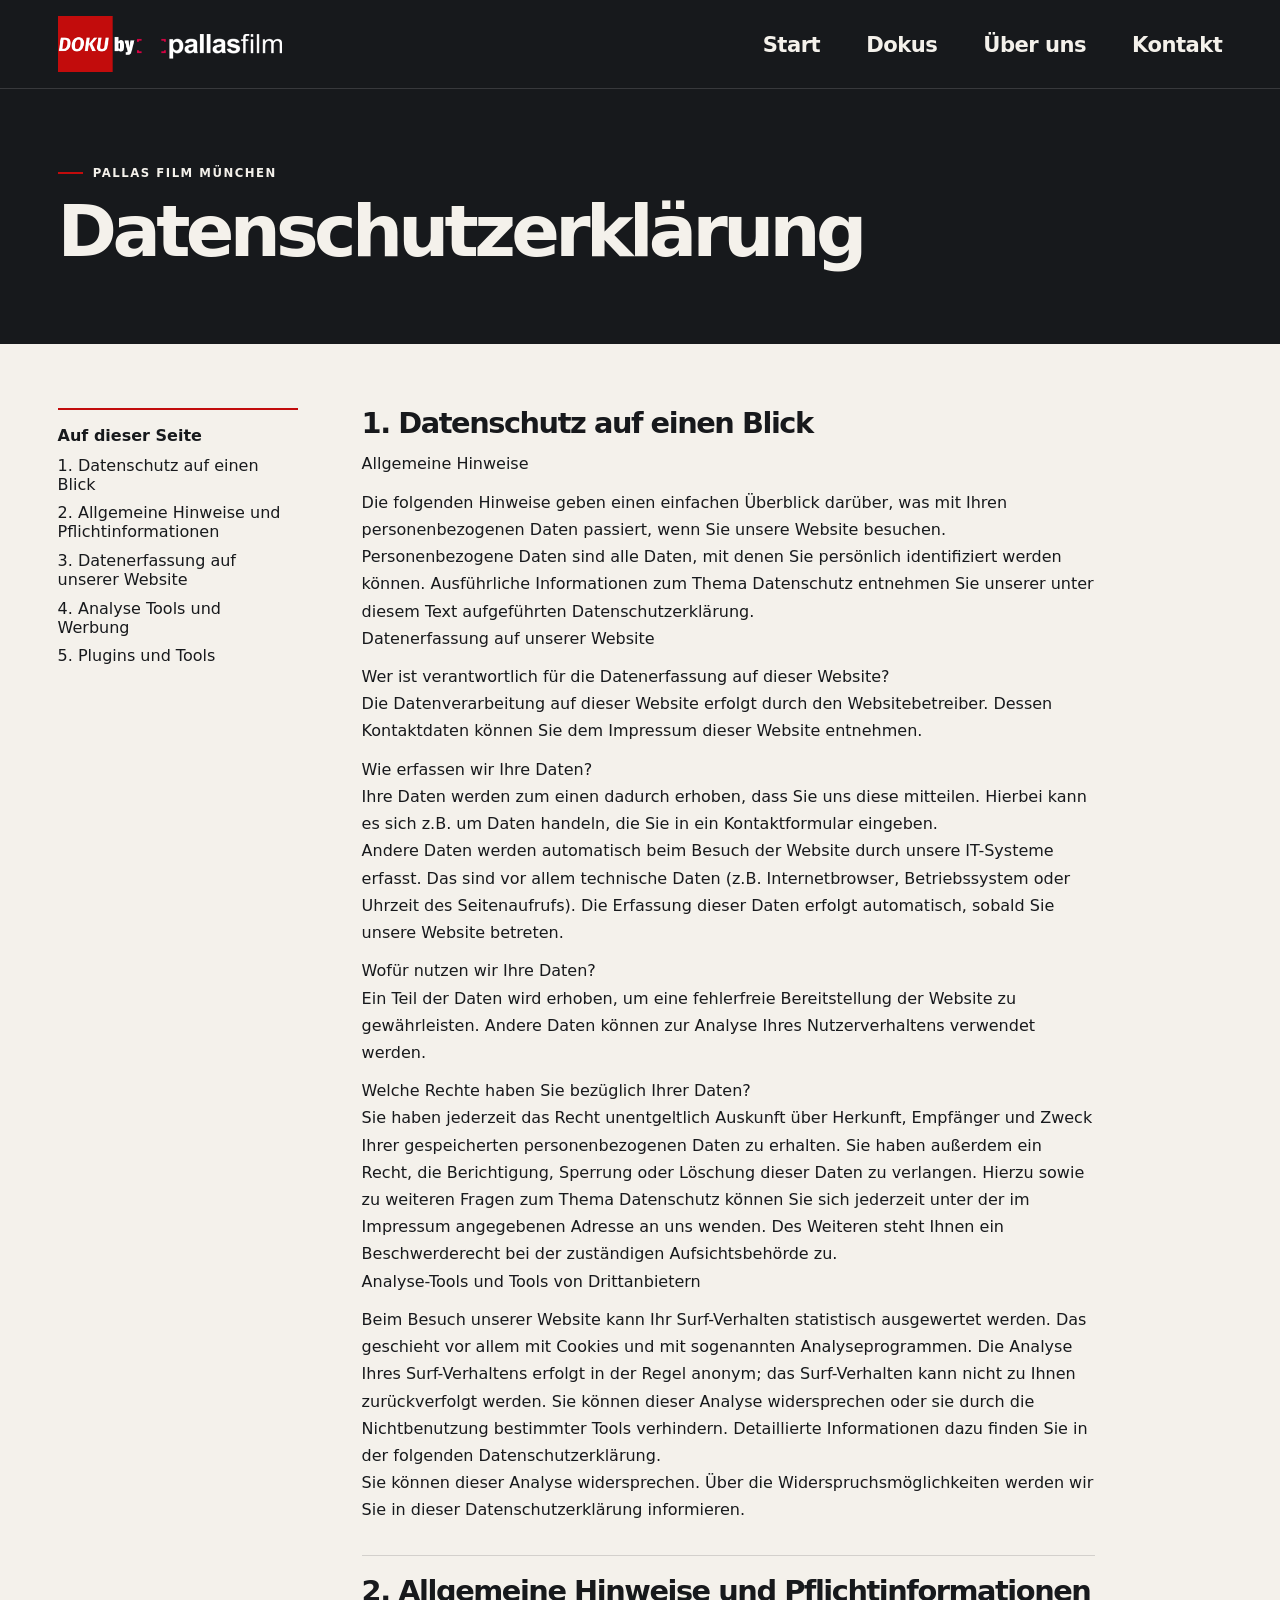
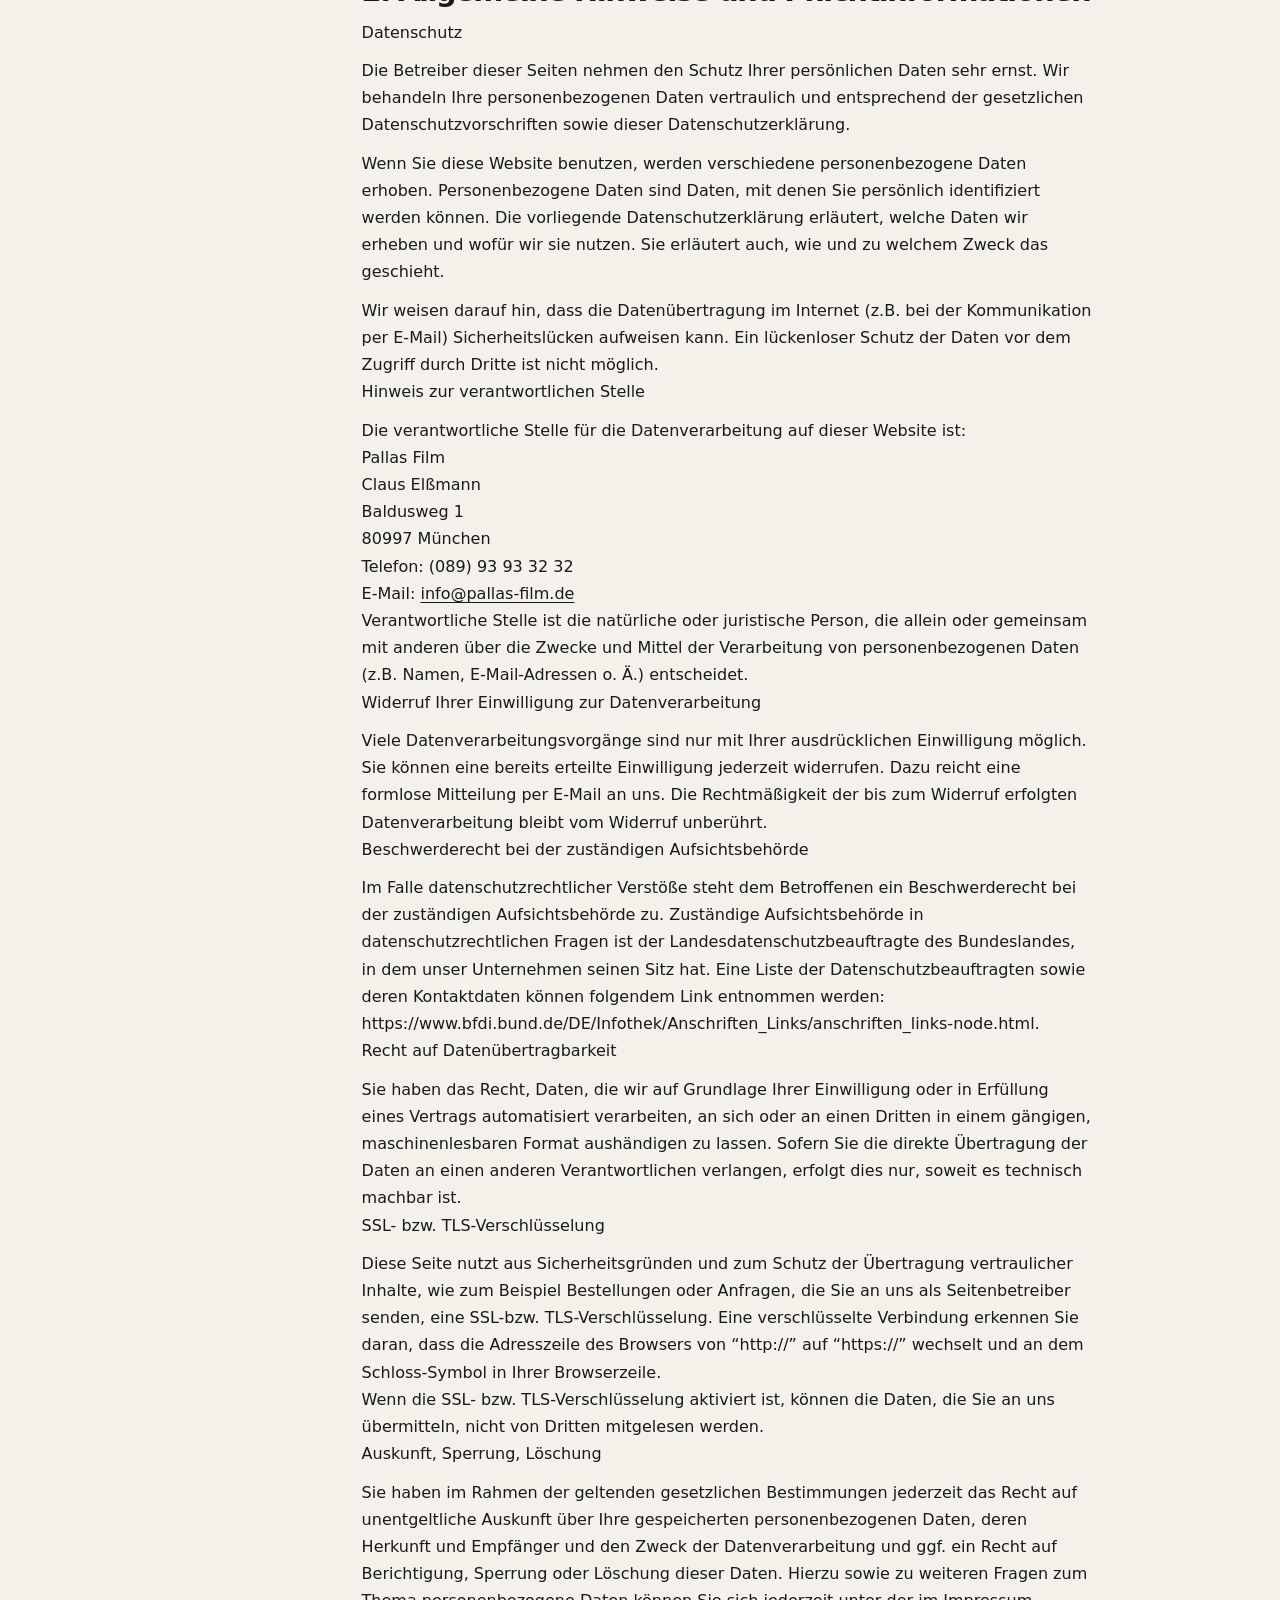
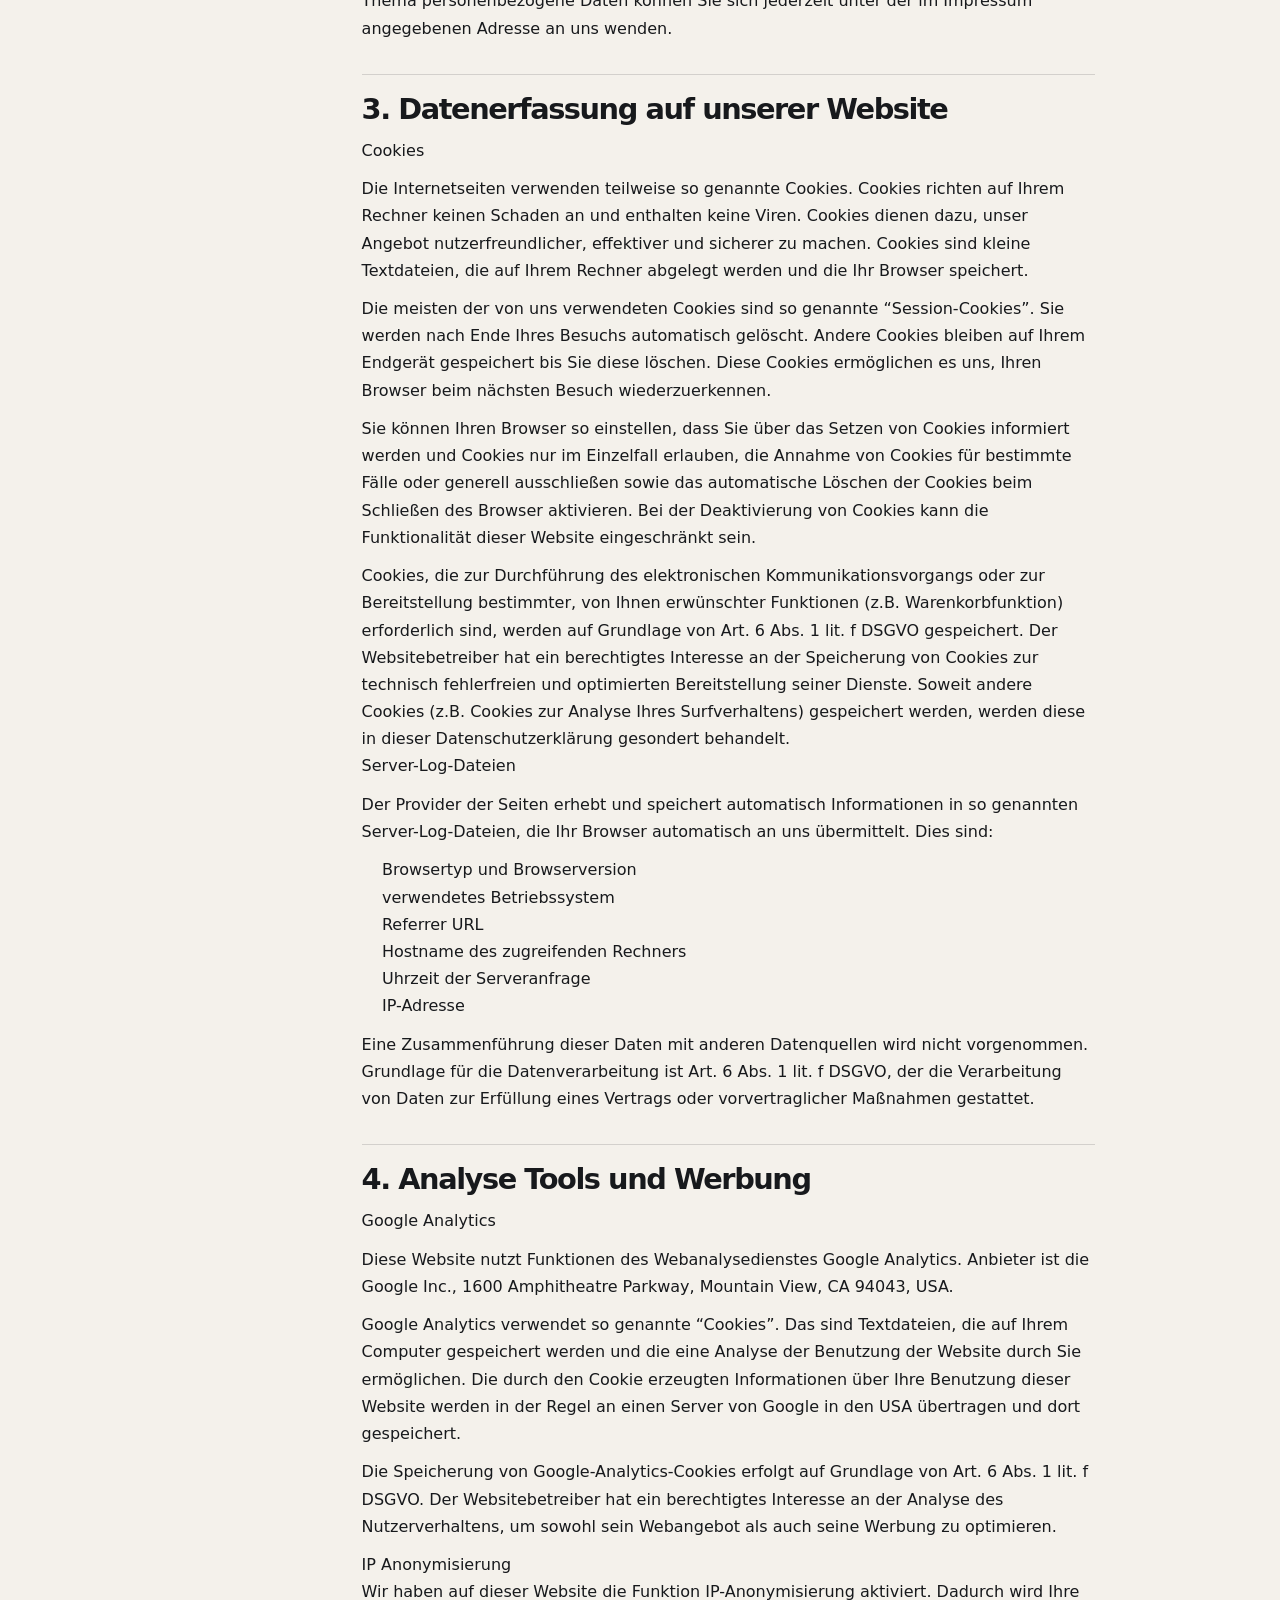
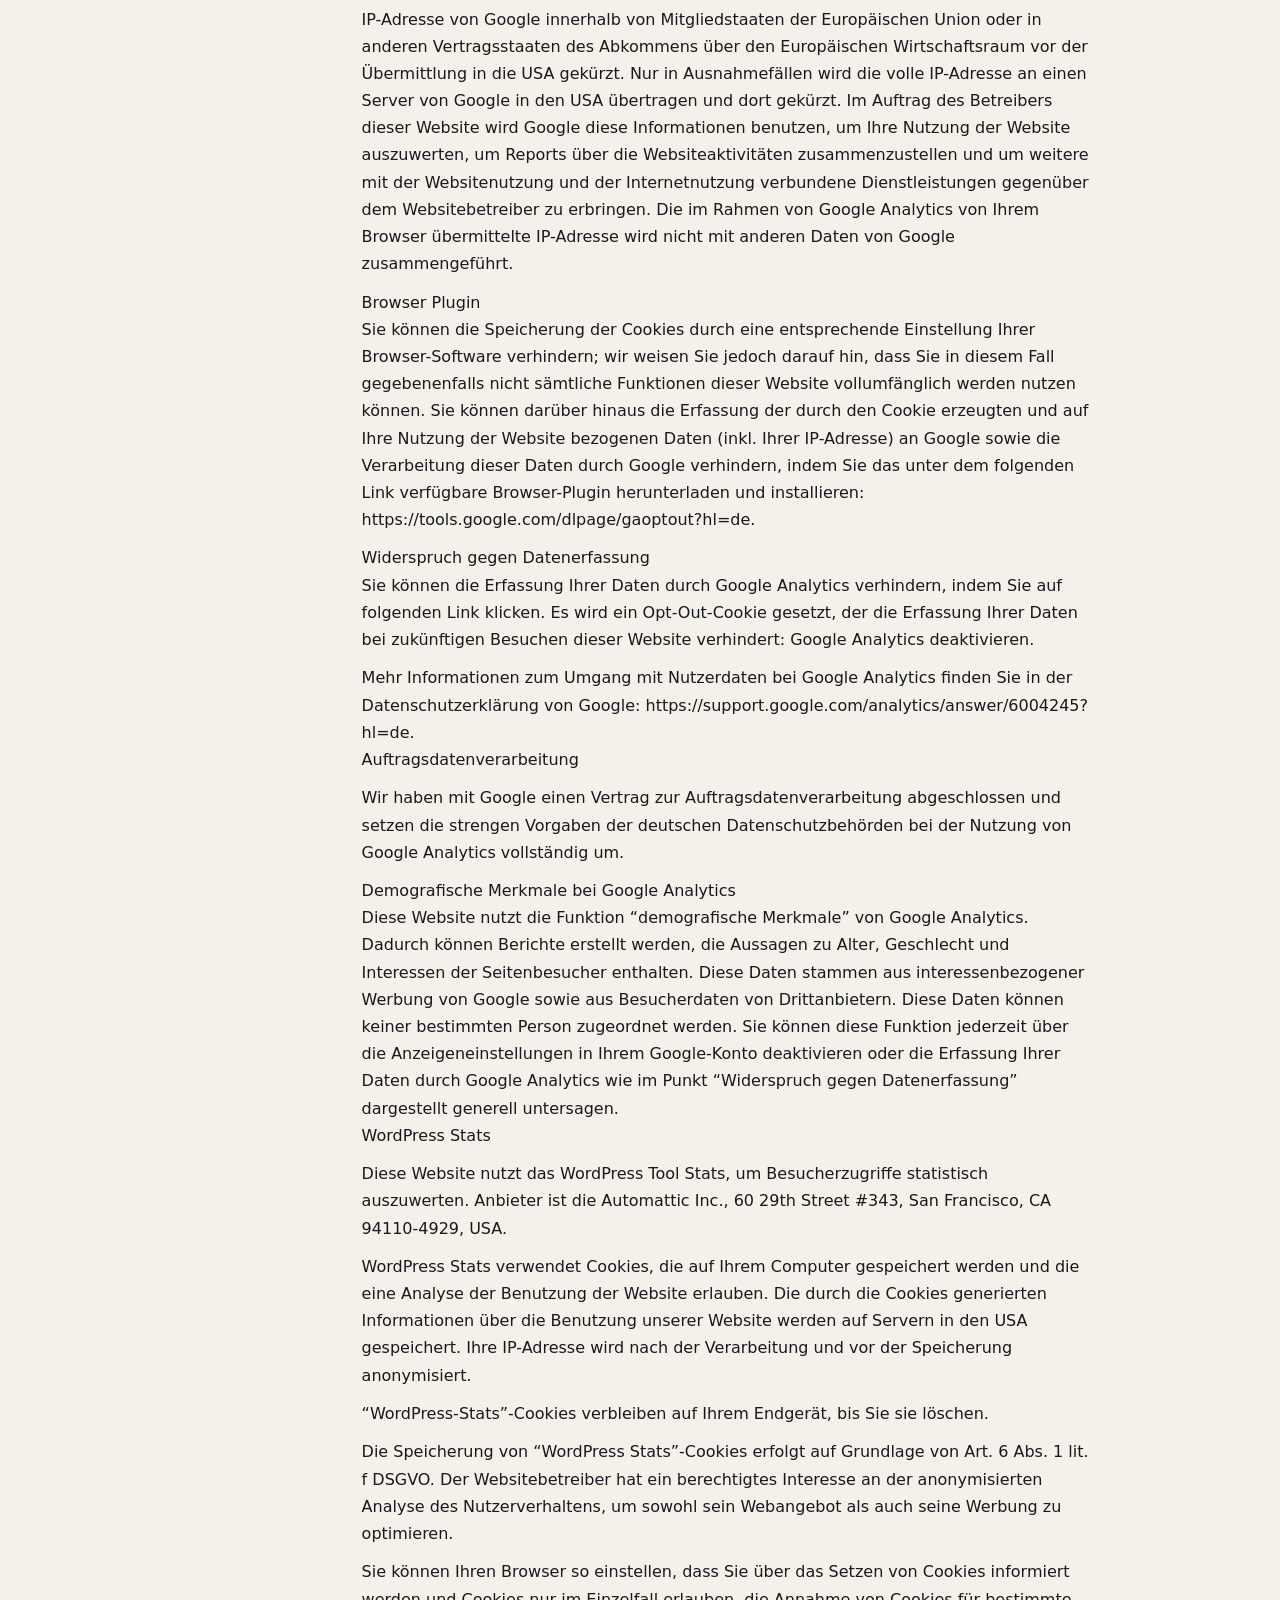
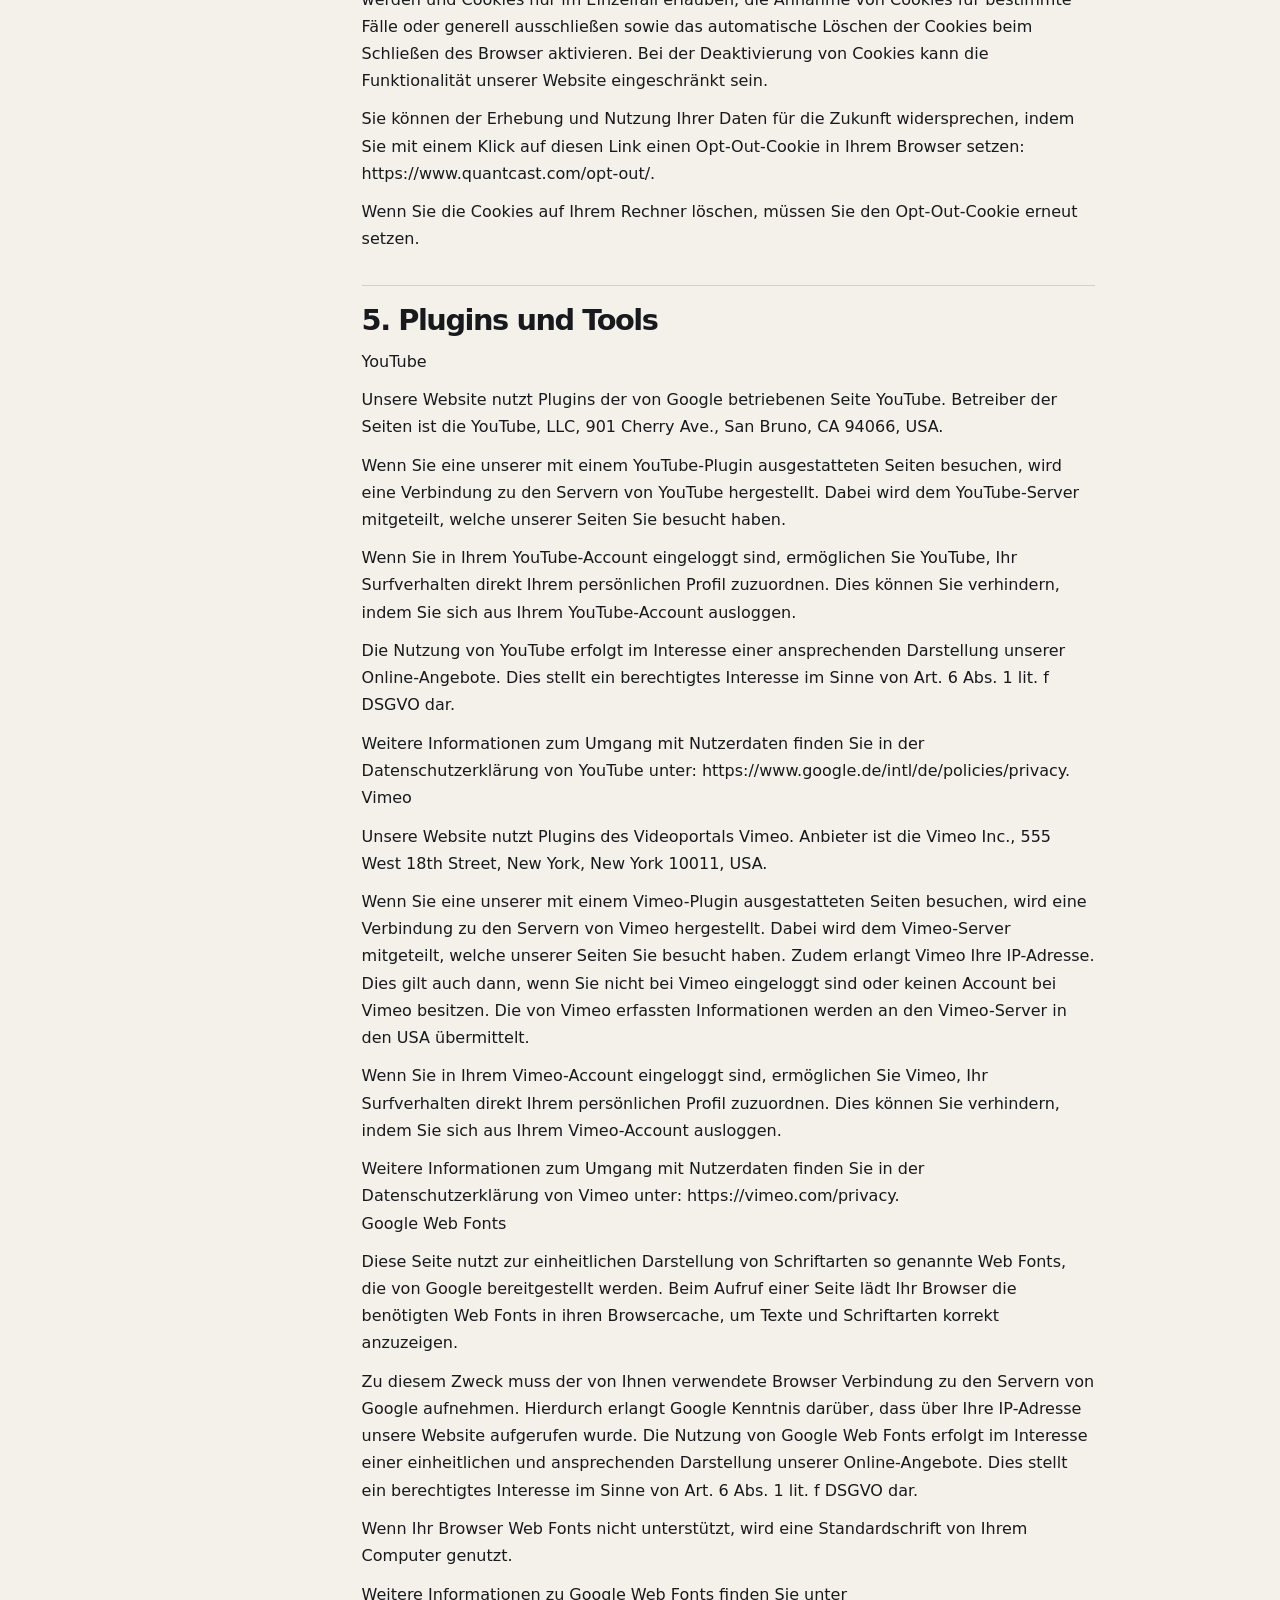
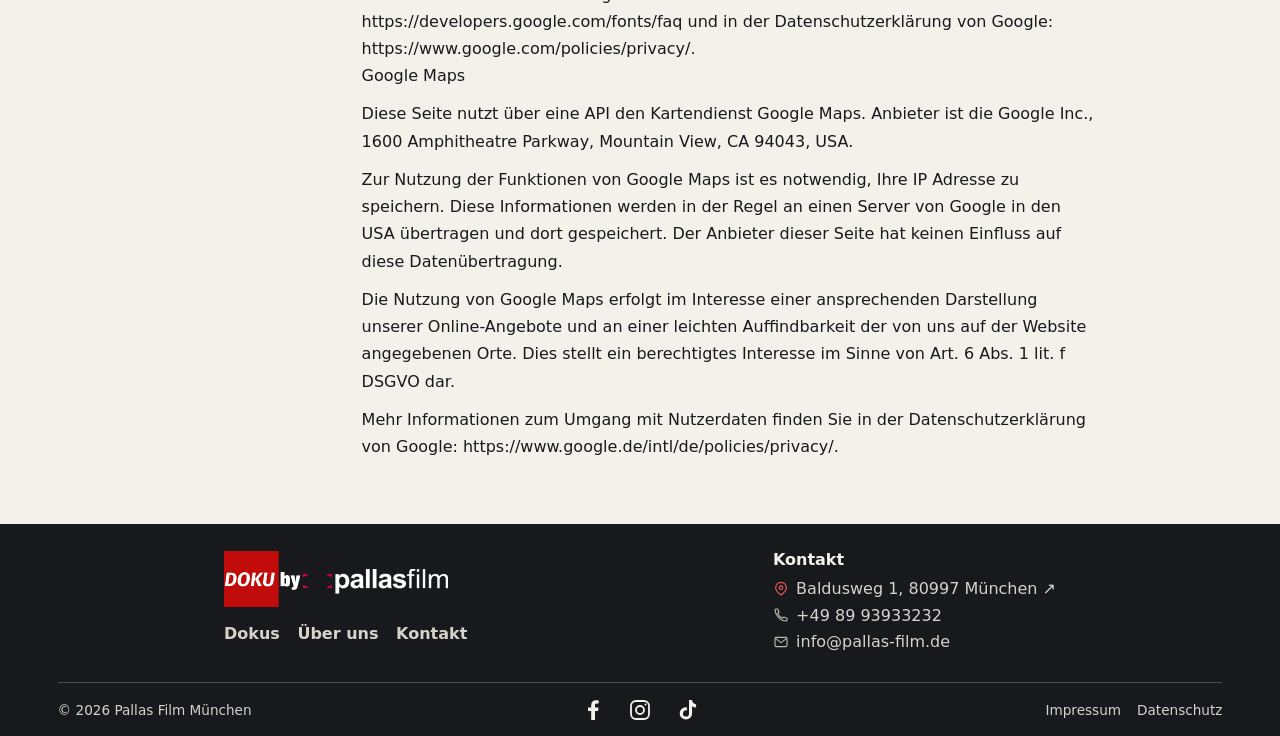
==== entwurf/datenschutz.html @ 7cd467cc "Publish Pallas Film design preview" ====
<!doctype html>
<html lang="de">
<head>
  <meta name="robots" content="noindex">
  <meta charset="utf-8">
  <meta name="viewport" content="width=device-width, initial-scale=1">
  <title>Datenschutzerklärung · Pallas Film München</title>
  <link rel="stylesheet" href="style.css">
</head>
<body class="legal-shell">
  <header class="site-header">
    <div class="wrap header-inner">
      <a class="brand" href="./" aria-label="Pallas Film – Startseite">
        <img src="../images/doku-by-pallas-linie206.png" alt="DOKU by pallasfilm" width="400" height="100">
      </a>
      <nav aria-label="Hauptnavigation">
        <a href="./">Start</a>
        <a href="dokus.html">Dokus</a>
        <a href="ueber-uns.html">Über uns</a>
        <a href="kontakt.html">Kontakt</a>
      </nav>
    </div>
  </header>
  <main class="legal-page">
    <header class="legal-heading">
      <div class="wrap">
        <p class="eyebrow"><span class="red-rule"></span> Pallas Film München</p>
        <h1>Datenschutzerklärung</h1>
      </div>
    </header>
    <div class="wrap legal-layout">
      <aside class="legal-index"><p>Auf dieser Seite</p><ul><li><a href="#abschnitt-1">1. Datenschutz auf einen Blick</a></li><li><a href="#abschnitt-2">2. Allgemeine Hinweise und Pflichtinformationen</a></li><li><a href="#abschnitt-3">3. Datenerfassung auf unserer Website</a></li><li><a href="#abschnitt-4">4. Analyse Tools und Werbung</a></li><li><a href="#abschnitt-5">5. Plugins und Tools</a></li></ul></aside>
      <article class="legal-copy">
<h2 id="abschnitt-1">1. Datenschutz auf einen Blick</h2><p>Allgemeine Hinweise</p>
<p>Die folgenden Hinweise geben einen einfachen Überblick darüber, was mit Ihren personenbezogenen Daten passiert, wenn Sie unsere Website besuchen. Personenbezogene Daten sind alle Daten, mit denen Sie persönlich identifiziert werden können. Ausführliche Informationen zum Thema Datenschutz entnehmen Sie unserer unter diesem Text aufgeführten Datenschutzerklärung.<br>Datenerfassung auf unserer Website</p>
<p>Wer ist verantwortlich für die Datenerfassung auf dieser Website?<br>Die Datenverarbeitung auf dieser Website erfolgt durch den Websitebetreiber. Dessen Kontaktdaten können Sie dem Impressum dieser Website entnehmen.</p>
<p>Wie erfassen wir Ihre Daten?<br>Ihre Daten werden zum einen dadurch erhoben, dass Sie uns diese mitteilen. Hierbei kann es sich z.B. um Daten handeln, die Sie in ein Kontaktformular eingeben.<br>Andere Daten werden automatisch beim Besuch der Website durch unsere IT-Systeme erfasst. Das sind vor allem technische Daten (z.B. Internetbrowser, Betriebssystem oder Uhrzeit des Seitenaufrufs). Die Erfassung dieser Daten erfolgt automatisch, sobald Sie unsere Website betreten.</p>
<p>Wofür nutzen wir Ihre Daten?<br>Ein Teil der Daten wird erhoben, um eine fehlerfreie Bereitstellung der Website zu gewährleisten. Andere Daten können zur Analyse Ihres Nutzerverhaltens verwendet werden.</p>
<p>Welche Rechte haben Sie bezüglich Ihrer Daten?<br>Sie haben jederzeit das Recht unentgeltlich Auskunft über Herkunft, Empfänger und Zweck Ihrer gespeicherten personenbezogenen Daten zu erhalten. Sie haben außerdem ein Recht, die Berichtigung, Sperrung oder Löschung dieser Daten zu verlangen. Hierzu sowie zu weiteren Fragen zum Thema Datenschutz können Sie sich jederzeit unter der im Impressum angegebenen Adresse an uns wenden. Des Weiteren steht Ihnen ein Beschwerderecht bei der zuständigen Aufsichtsbehörde zu.<br>Analyse-Tools und Tools von Drittanbietern</p>
<p>Beim Besuch unserer Website kann Ihr Surf-Verhalten statistisch ausgewertet werden. Das geschieht vor allem mit Cookies und mit sogenannten Analyseprogrammen. Die Analyse Ihres Surf-Verhaltens erfolgt in der Regel anonym; das Surf-Verhalten kann nicht zu Ihnen zurückverfolgt werden. Sie können dieser Analyse widersprechen oder sie durch die Nichtbenutzung bestimmter Tools verhindern. Detaillierte Informationen dazu finden Sie in der folgenden Datenschutzerklärung.<br>Sie können dieser Analyse widersprechen. Über die Widerspruchsmöglichkeiten werden wir Sie in dieser Datenschutzerklärung informieren.</p>
<h2 id="abschnitt-2">2. Allgemeine Hinweise und Pflichtinformationen</h2><p>Datenschutz</p>
<p>Die Betreiber dieser Seiten nehmen den Schutz Ihrer persönlichen Daten sehr ernst. Wir behandeln Ihre personenbezogenen Daten vertraulich und entsprechend der gesetzlichen Datenschutzvorschriften sowie dieser Datenschutzerklärung.</p>
<p>Wenn Sie diese Website benutzen, werden verschiedene personenbezogene Daten erhoben. Personenbezogene Daten sind Daten, mit denen Sie persönlich identifiziert werden können. Die vorliegende Datenschutzerklärung erläutert, welche Daten wir erheben und wofür wir sie nutzen. Sie erläutert auch, wie und zu welchem Zweck das geschieht.</p>
<p>Wir weisen darauf hin, dass die Datenübertragung im Internet (z.B. bei der Kommunikation per E-Mail) Sicherheitslücken aufweisen kann. Ein lückenloser Schutz der Daten vor dem Zugriff durch Dritte ist nicht möglich.<br>Hinweis zur verantwortlichen Stelle</p>
<p>Die verantwortliche Stelle für die Datenverarbeitung auf dieser Website ist:<br>Pallas Film<br>Claus Elßmann<br>Baldusweg 1<br>80997 München<br>Telefon: (089) 93 93 32 32<br>E-Mail: <a href="mailto:info@pallas-film.de">info@pallas-film.de</a><br>Verantwortliche Stelle ist die natürliche oder juristische Person, die allein oder gemeinsam mit anderen über die Zwecke und Mittel der Verarbeitung von personenbezogenen Daten (z.B. Namen, E-Mail-Adressen o. Ä.) entscheidet.<br>Widerruf Ihrer Einwilligung zur Datenverarbeitung</p>
<p>Viele Datenverarbeitungsvorgänge sind nur mit Ihrer ausdrücklichen Einwilligung möglich. Sie können eine bereits erteilte Einwilligung jederzeit widerrufen. Dazu reicht eine formlose Mitteilung per E-Mail an uns. Die Rechtmäßigkeit der bis zum Widerruf erfolgten Datenverarbeitung bleibt vom Widerruf unberührt.<br>Beschwerderecht bei der zuständigen Aufsichtsbehörde</p>
<p>Im Falle datenschutzrechtlicher Verstöße steht dem Betroffenen ein Beschwerderecht bei der zuständigen Aufsichtsbehörde zu. Zuständige Aufsichtsbehörde in datenschutzrechtlichen Fragen ist der Landesdatenschutzbeauftragte des Bundeslandes, in dem unser Unternehmen seinen Sitz hat. Eine Liste der Datenschutzbeauftragten sowie deren Kontaktdaten können folgendem Link entnommen werden: https://www.bfdi.bund.de/DE/Infothek/Anschriften_Links/anschriften_links-node.html.<br>Recht auf Datenübertragbarkeit</p>
<p>Sie haben das Recht, Daten, die wir auf Grundlage Ihrer Einwilligung oder in Erfüllung eines Vertrags automatisiert verarbeiten, an sich oder an einen Dritten in einem gängigen, maschinenlesbaren Format aushändigen zu lassen. Sofern Sie die direkte Übertragung der Daten an einen anderen Verantwortlichen verlangen, erfolgt dies nur, soweit es technisch machbar ist.<br>SSL- bzw. TLS-Verschlüsselung</p>
<p>Diese Seite nutzt aus Sicherheitsgründen und zum Schutz der Übertragung vertraulicher Inhalte, wie zum Beispiel Bestellungen oder Anfragen, die Sie an uns als Seitenbetreiber senden, eine SSL-bzw. TLS-Verschlüsselung. Eine verschlüsselte Verbindung erkennen Sie daran, dass die Adresszeile des Browsers von “http://” auf “https://” wechselt und an dem Schloss-Symbol in Ihrer Browserzeile.<br>Wenn die SSL- bzw. TLS-Verschlüsselung aktiviert ist, können die Daten, die Sie an uns übermitteln, nicht von Dritten mitgelesen werden.<br>Auskunft, Sperrung, Löschung</p>
<p>Sie haben im Rahmen der geltenden gesetzlichen Bestimmungen jederzeit das Recht auf unentgeltliche Auskunft über Ihre gespeicherten personenbezogenen Daten, deren Herkunft und Empfänger und den Zweck der Datenverarbeitung und ggf. ein Recht auf Berichtigung, Sperrung oder Löschung dieser Daten. Hierzu sowie zu weiteren Fragen zum Thema personenbezogene Daten können Sie sich jederzeit unter der im Impressum angegebenen Adresse an uns wenden.</p>
<h2 id="abschnitt-3">3. Datenerfassung auf unserer Website</h2><p>Cookies</p>
<p>Die Internetseiten verwenden teilweise so genannte Cookies. Cookies richten auf Ihrem Rechner keinen Schaden an und enthalten keine Viren. Cookies dienen dazu, unser Angebot nutzerfreundlicher, effektiver und sicherer zu machen. Cookies sind kleine Textdateien, die auf Ihrem Rechner abgelegt werden und die Ihr Browser speichert.</p>
<p>Die meisten der von uns verwendeten Cookies sind so genannte “Session-Cookies”. Sie werden nach Ende Ihres Besuchs automatisch gelöscht. Andere Cookies bleiben auf Ihrem Endgerät gespeichert bis Sie diese löschen. Diese Cookies ermöglichen es uns, Ihren Browser beim nächsten Besuch wiederzuerkennen.</p>
<p>Sie können Ihren Browser so einstellen, dass Sie über das Setzen von Cookies informiert werden und Cookies nur im Einzelfall erlauben, die Annahme von Cookies für bestimmte Fälle oder generell ausschließen sowie das automatische Löschen der Cookies beim Schließen des Browser aktivieren. Bei der Deaktivierung von Cookies kann die Funktionalität dieser Website eingeschränkt sein.</p>
<p>Cookies, die zur Durchführung des elektronischen Kommunikationsvorgangs oder zur Bereitstellung bestimmter, von Ihnen erwünschter Funktionen (z.B. Warenkorbfunktion) erforderlich sind, werden auf Grundlage von Art. 6 Abs. 1 lit. f DSGVO gespeichert. Der Websitebetreiber hat ein berechtigtes Interesse an der Speicherung von Cookies zur technisch fehlerfreien und optimierten Bereitstellung seiner Dienste. Soweit andere Cookies (z.B. Cookies zur Analyse Ihres Surfverhaltens) gespeichert werden, werden diese in dieser Datenschutzerklärung gesondert behandelt.<br>Server-Log-Dateien</p>
<p>Der Provider der Seiten erhebt und speichert automatisch Informationen in so genannten Server-Log-Dateien, die Ihr Browser automatisch an uns übermittelt. Dies sind:</p>
<p>    Browsertyp und Browserversion<br>    verwendetes Betriebssystem<br>    Referrer URL<br>    Hostname des zugreifenden Rechners<br>    Uhrzeit der Serveranfrage<br>    IP-Adresse</p>
<p>Eine Zusammenführung dieser Daten mit anderen Datenquellen wird nicht vorgenommen.<br>Grundlage für die Datenverarbeitung ist Art. 6 Abs. 1 lit. f DSGVO, der die Verarbeitung von Daten zur Erfüllung eines Vertrags oder vorvertraglicher Maßnahmen gestattet.</p>
<h2 id="abschnitt-4">4. Analyse Tools und Werbung</h2><p>Google Analytics</p>
<p>Diese Website nutzt Funktionen des Webanalysedienstes Google Analytics. Anbieter ist die Google Inc., 1600 Amphitheatre Parkway, Mountain View, CA 94043, USA.</p>
<p>Google Analytics verwendet so genannte “Cookies”. Das sind Textdateien, die auf Ihrem Computer gespeichert werden und die eine Analyse der Benutzung der Website durch Sie ermöglichen. Die durch den Cookie erzeugten Informationen über Ihre Benutzung dieser Website werden in der Regel an einen Server von Google in den USA übertragen und dort gespeichert.</p>
<p>Die Speicherung von Google-Analytics-Cookies erfolgt auf Grundlage von Art. 6 Abs. 1 lit. f DSGVO. Der Websitebetreiber hat ein berechtigtes Interesse an der Analyse des Nutzerverhaltens, um sowohl sein Webangebot als auch seine Werbung zu optimieren.</p>
<p>IP Anonymisierung<br>Wir haben auf dieser Website die Funktion IP-Anonymisierung aktiviert. Dadurch wird Ihre IP-Adresse von Google innerhalb von Mitgliedstaaten der Europäischen Union oder in anderen Vertragsstaaten des Abkommens über den Europäischen Wirtschaftsraum vor der Übermittlung in die USA gekürzt. Nur in Ausnahmefällen wird die volle IP-Adresse an einen Server von Google in den USA übertragen und dort gekürzt. Im Auftrag des Betreibers dieser Website wird Google diese Informationen benutzen, um Ihre Nutzung der Website auszuwerten, um Reports über die Websiteaktivitäten zusammenzustellen und um weitere mit der Websitenutzung und der Internetnutzung verbundene Dienstleistungen gegenüber dem Websitebetreiber zu erbringen. Die im Rahmen von Google Analytics von Ihrem Browser übermittelte IP-Adresse wird nicht mit anderen Daten von Google zusammengeführt.</p>
<p>Browser Plugin<br>Sie können die Speicherung der Cookies durch eine entsprechende Einstellung Ihrer Browser-Software verhindern; wir weisen Sie jedoch darauf hin, dass Sie in diesem Fall gegebenenfalls nicht sämtliche Funktionen dieser Website vollumfänglich werden nutzen können. Sie können darüber hinaus die Erfassung der durch den Cookie erzeugten und auf Ihre Nutzung der Website bezogenen Daten (inkl. Ihrer IP-Adresse) an Google sowie die Verarbeitung dieser Daten durch Google verhindern, indem Sie das unter dem folgenden Link verfügbare Browser-Plugin herunterladen und installieren: https://tools.google.com/dlpage/gaoptout?hl=de.</p>
<p>Widerspruch gegen Datenerfassung<br>Sie können die Erfassung Ihrer Daten durch Google Analytics verhindern, indem Sie auf folgenden Link klicken. Es wird ein Opt-Out-Cookie gesetzt, der die Erfassung Ihrer Daten bei zukünftigen Besuchen dieser Website verhindert: Google Analytics deaktivieren.</p>
<p>Mehr Informationen zum Umgang mit Nutzerdaten bei Google Analytics finden Sie in der Datenschutzerklärung von Google: https://support.google.com/analytics/answer/6004245?hl=de.<br>Auftragsdatenverarbeitung</p>
<p>Wir haben mit Google einen Vertrag zur Auftragsdatenverarbeitung abgeschlossen und setzen die strengen Vorgaben der deutschen Datenschutzbehörden bei der Nutzung von Google Analytics vollständig um.</p>
<p>Demografische Merkmale bei Google Analytics<br>Diese Website nutzt die Funktion “demografische Merkmale” von Google Analytics. Dadurch können Berichte erstellt werden, die Aussagen zu Alter, Geschlecht und Interessen der Seitenbesucher enthalten. Diese Daten stammen aus interessenbezogener Werbung von Google sowie aus Besucherdaten von Drittanbietern. Diese Daten können keiner bestimmten Person zugeordnet werden. Sie können diese Funktion jederzeit über die Anzeigeneinstellungen in Ihrem Google-Konto deaktivieren oder die Erfassung Ihrer Daten durch Google Analytics wie im Punkt “Widerspruch gegen Datenerfassung” dargestellt generell untersagen.<br>WordPress Stats</p>
<p>Diese Website nutzt das WordPress Tool Stats, um Besucherzugriffe statistisch auszuwerten. Anbieter ist die Automattic Inc., 60 29th Street #343, San Francisco, CA 94110-4929, USA.</p>
<p>WordPress Stats verwendet Cookies, die auf Ihrem Computer gespeichert werden und die eine Analyse der Benutzung der Website erlauben. Die durch die Cookies generierten Informationen über die Benutzung unserer Website werden auf Servern in den USA gespeichert. Ihre IP-Adresse wird nach der Verarbeitung und vor der Speicherung anonymisiert.</p>
<p>“WordPress-Stats”-Cookies verbleiben auf Ihrem Endgerät, bis Sie sie löschen.</p>
<p>Die Speicherung von “WordPress Stats”-Cookies erfolgt auf Grundlage von Art. 6 Abs. 1 lit. f DSGVO. Der Websitebetreiber hat ein berechtigtes Interesse an der anonymisierten Analyse des Nutzerverhaltens, um sowohl sein Webangebot als auch seine Werbung zu optimieren.</p>
<p>Sie können Ihren Browser so einstellen, dass Sie über das Setzen von Cookies informiert werden und Cookies nur im Einzelfall erlauben, die Annahme von Cookies für bestimmte Fälle oder generell ausschließen sowie das automatische Löschen der Cookies beim Schließen des Browser aktivieren. Bei der Deaktivierung von Cookies kann die Funktionalität unserer Website eingeschränkt sein.</p>
<p>Sie können der Erhebung und Nutzung Ihrer Daten für die Zukunft widersprechen, indem Sie mit einem Klick auf diesen Link einen Opt-Out-Cookie in Ihrem Browser setzen: https://www.quantcast.com/opt-out/.</p>
<p>Wenn Sie die Cookies auf Ihrem Rechner löschen, müssen Sie den Opt-Out-Cookie erneut setzen.</p>
<h2 id="abschnitt-5">5. Plugins und Tools</h2><p>YouTube</p>
<p>Unsere Website nutzt Plugins der von Google betriebenen Seite YouTube. Betreiber der Seiten ist die YouTube, LLC, 901 Cherry Ave., San Bruno, CA 94066, USA.</p>
<p>Wenn Sie eine unserer mit einem YouTube-Plugin ausgestatteten Seiten besuchen, wird eine Verbindung zu den Servern von YouTube hergestellt. Dabei wird dem YouTube-Server mitgeteilt, welche unserer Seiten Sie besucht haben.</p>
<p>Wenn Sie in Ihrem YouTube-Account eingeloggt sind, ermöglichen Sie YouTube, Ihr Surfverhalten direkt Ihrem persönlichen Profil zuzuordnen. Dies können Sie verhindern, indem Sie sich aus Ihrem YouTube-Account ausloggen.</p>
<p>Die Nutzung von YouTube erfolgt im Interesse einer ansprechenden Darstellung unserer Online-Angebote. Dies stellt ein berechtigtes Interesse im Sinne von Art. 6 Abs. 1 lit. f DSGVO dar.</p>
<p>Weitere Informationen zum Umgang mit Nutzerdaten finden Sie in der Datenschutzerklärung von YouTube unter: https://www.google.de/intl/de/policies/privacy.<br>Vimeo</p>
<p>Unsere Website nutzt Plugins des Videoportals Vimeo. Anbieter ist die Vimeo Inc., 555 West 18th Street, New York, New York 10011, USA.</p>
<p>Wenn Sie eine unserer mit einem Vimeo-Plugin ausgestatteten Seiten besuchen, wird eine Verbindung zu den Servern von Vimeo hergestellt. Dabei wird dem Vimeo-Server mitgeteilt, welche unserer Seiten Sie besucht haben. Zudem erlangt Vimeo Ihre IP-Adresse. Dies gilt auch dann, wenn Sie nicht bei Vimeo eingeloggt sind oder keinen Account bei Vimeo besitzen. Die von Vimeo erfassten Informationen werden an den Vimeo-Server in den USA übermittelt.</p>
<p>Wenn Sie in Ihrem Vimeo-Account eingeloggt sind, ermöglichen Sie Vimeo, Ihr Surfverhalten direkt Ihrem persönlichen Profil zuzuordnen. Dies können Sie verhindern, indem Sie sich aus Ihrem Vimeo-Account ausloggen.</p>
<p>Weitere Informationen zum Umgang mit Nutzerdaten finden Sie in der Datenschutzerklärung von Vimeo unter: https://vimeo.com/privacy.<br>Google Web Fonts</p>
<p>Diese Seite nutzt zur einheitlichen Darstellung von Schriftarten so genannte Web Fonts, die von Google bereitgestellt werden. Beim Aufruf einer Seite lädt Ihr Browser die benötigten Web Fonts in ihren Browsercache, um Texte und Schriftarten korrekt anzuzeigen.</p>
<p>Zu diesem Zweck muss der von Ihnen verwendete Browser Verbindung zu den Servern von Google aufnehmen. Hierdurch erlangt Google Kenntnis darüber, dass über Ihre IP-Adresse unsere Website aufgerufen wurde. Die Nutzung von Google Web Fonts erfolgt im Interesse einer einheitlichen und ansprechenden Darstellung unserer Online-Angebote. Dies stellt ein berechtigtes Interesse im Sinne von Art. 6 Abs. 1 lit. f DSGVO dar.</p>
<p>Wenn Ihr Browser Web Fonts nicht unterstützt, wird eine Standardschrift von Ihrem Computer genutzt.</p>
<p>Weitere Informationen zu Google Web Fonts finden Sie unter https://developers.google.com/fonts/faq und in der Datenschutzerklärung von Google: https://www.google.com/policies/privacy/.<br>Google Maps</p>
<p>Diese Seite nutzt über eine API den Kartendienst Google Maps. Anbieter ist die Google Inc., 1600 Amphitheatre Parkway, Mountain View, CA 94043, USA.</p>
<p>Zur Nutzung der Funktionen von Google Maps ist es notwendig, Ihre IP Adresse zu speichern. Diese Informationen werden in der Regel an einen Server von Google in den USA übertragen und dort gespeichert. Der Anbieter dieser Seite hat keinen Einfluss auf diese Datenübertragung.</p>
<p>Die Nutzung von Google Maps erfolgt im Interesse einer ansprechenden Darstellung unserer Online-Angebote und an einer leichten Auffindbarkeit der von uns auf der Website angegebenen Orte. Dies stellt ein berechtigtes Interesse im Sinne von Art. 6 Abs. 1 lit. f DSGVO dar.</p>
<p>Mehr Informationen zum Umgang mit Nutzerdaten finden Sie in der Datenschutzerklärung von Google: https://www.google.de/intl/de/policies/privacy/.</p>
      </article>
    </div>
  </main>
  <footer class="site-footer" id="footer">
    <div class="wrap">
      <div class="footer-main">
        <div class="footer-brand">
          <a class="brand" href="./" aria-label="Pallas Film – Startseite"><img src="../images/doku-by-pallas-linie206.png" alt="DOKU by pallasfilm" width="400" height="100"></a>
          <ul aria-label="Seitenlinks">
            <li><a href="dokus.html">Dokus</a></li>
            <li><a href="ueber-uns.html">Über uns</a></li>
            <li><a href="kontakt.html">Kontakt</a></li>
          </ul>
        </div>
        <div>
          <h2>Kontakt</h2>
          <address>
            <a class="footer-contact-link footer-location" href="https://www.google.com/maps/dir/?api=1&amp;destination=Baldusweg%201%2C%2080997%20M%C3%BCnchen" target="_blank" rel="noopener">
              <svg viewBox="0 0 24 24" fill="none" stroke="currentColor" stroke-width="1.7" aria-hidden="true"><path d="M20 10c0 5-8 11-8 11S4 15 4 10a8 8 0 1 1 16 0Z"/><circle cx="12" cy="10" r="2.6"/></svg>
              <span>Baldusweg 1, 80997 München <span aria-hidden="true">↗</span><span class="visually-hidden"> · Route in Google Maps planen</span></span>
            </a>
            <a class="footer-contact-link" href="tel:+498993933232">
              <svg viewBox="0 0 24 24" fill="none" stroke="currentColor" stroke-width="1.7" stroke-linecap="round" stroke-linejoin="round" aria-hidden="true"><path d="M7 3H4.5A1.5 1.5 0 0 0 3 4.7 18 18 0 0 0 19.3 21a1.5 1.5 0 0 0 1.7-1.5V17l-5-2-1.7 2a14 14 0 0 1-7.3-7.3L9 8Z"/></svg>
              <span>+49 89 93933232</span>
            </a>
            <a class="footer-contact-link" href="mailto:info@pallas-film.de">
              <svg viewBox="0 0 24 24" fill="none" stroke="currentColor" stroke-width="1.7" stroke-linecap="round" stroke-linejoin="round" aria-hidden="true"><rect x="3" y="5" width="18" height="14" rx="2"/><path d="m4 7 8 6 8-6"/></svg>
              <span>info@pallas-film.de</span>
            </a>
          </address>
        </div>
      </div>
      <div class="footer-bottom">
        <p>© 2026 Pallas Film München</p>
        <ul class="footer-social" aria-label="Social Media">
            <li><a href="https://www.facebook.com/claus.elssmann/" target="_blank" rel="noopener" aria-label="Facebook" title="Facebook">
              <svg viewBox="0 0 24 24" fill="currentColor" aria-hidden="true"><path d="M14 22v-9h3l.5-3.5H14V7.3c0-1 .3-1.8 1.8-1.8h1.9V2.4a24 24 0 0 0-2.8-.2c-2.8 0-4.7 1.7-4.7 4.8v2.5H7V13h3.2v9Z"/></svg>
            </a></li>
            <li><a href="https://www.instagram.com/pallas_film/" target="_blank" rel="noopener" aria-label="Instagram" title="Instagram">
              <svg viewBox="0 0 24 24" fill="none" stroke="currentColor" stroke-width="1.8" aria-hidden="true"><rect x="3" y="3" width="18" height="18" rx="5"/><circle cx="12" cy="12" r="4"/><circle cx="17.5" cy="6.5" r="1" fill="currentColor" stroke="none"/></svg>
            </a></li>
            <li><a href="https://www.tiktok.com/@pallasfilm" target="_blank" rel="noopener" aria-label="TikTok" title="TikTok">
              <svg viewBox="0 0 24 24" fill="currentColor" aria-hidden="true"><path d="M14 2h3.1a5 5 0 0 0 4 4.4v3.2a8 8 0 0 1-4-1.3v7.1a6.2 6.2 0 1 1-6.2-6.2c.4 0 .7 0 1 .1v3.3a3 3 0 1 0 2.1 2.8Z"/></svg>
            </a></li>
          </ul>
        <ul><li><a href="impressum.html">Impressum</a></li><li><a href="datenschutz.html">Datenschutz</a></li></ul>
      </div>
    </div>
  </footer>
</body>
</html>
---- entwurf/style.css ----
:root {
  --red: #c20c0c;
  --ink: #17191c;
  --paper: #f4f1eb;
  font-family: "Segoe UI", system-ui, sans-serif;
  color: var(--ink);
  background: var(--paper);
}

* { box-sizing: border-box; }
body, h1, h2, h3, p, figure { margin: 0; }
a { color: inherit; text-decoration: none; }
a:focus-visible { outline: 2px solid currentColor; outline-offset: 5px; }
.wrap { width: min(100% - clamp(3rem, 9vw, 9rem), 80rem); margin-inline: auto; }
.site-header, .feature { background: var(--ink); color: var(--paper); }
.site-header { position: sticky; top: 0; z-index: 10; border-bottom: 1px solid #ffffff24; }
#dokus { scroll-margin-top: 6rem; }
.header-inner { min-height: 5.5rem; display: flex; justify-content: space-between; align-items: center; gap: 1rem; }
.brand img { display: block; width: clamp(9rem, 23vw, 14rem); height: auto; }
nav { display: flex; align-items: center; gap: clamp(1rem, 3.6vw, 3rem); font-size: clamp(1.05rem, 1.65vw, 1.35rem); font-weight: 700; letter-spacing: -.025em; }
nav a { position: relative; padding-block: .75rem; white-space: nowrap; }
nav a:hover, .section-heading a:hover { text-decoration: underline; text-underline-offset: .3em; }

.feature { position: relative; isolation: isolate; overflow: clip; }
.feature-art { position: absolute; inset: 0 0 0 24%; z-index: -1; background: var(--art) var(--position, right top) / var(--size, cover) no-repeat; }
.feature-art::after { content: ""; position: absolute; inset: 0; background: linear-gradient(90deg, var(--ink) 0%, #17191cf7 25%, #17191c8c 48%, transparent 76%), linear-gradient(0deg, var(--ink), #17191c00 42%); }
.feature-art[data-film="uhrenmesse"] { --art: url(assets/uhrenmesse-hero.webp); --size: 115% auto; --position: 100% 0%; }
.feature-art[data-film="fortis"] { --art: url(assets/fortis-hero.webp); --size: 115% auto; --position: 100% 0%; }
.feature-art[data-film="norden"] { --art: url(assets/norden-hero.webp); --size: 207% auto; --position: 98% 10%; }
.feature-art[data-film="oktoberfest"] { --art: url(assets/oktoberfest-hero.webp); --size: 115% auto; --position: 100% 0%; }
.feature-inner { min-height: 38rem; display: flex; flex-direction: column; justify-content: flex-end; gap: 2rem; padding-block: 3rem 1.6rem; }
.feature-copy { max-width: min(39rem, 63%); }
.eyebrow, .film-category { font-size: .73rem; font-weight: 700; letter-spacing: .13em; text-transform: uppercase; }
.eyebrow { display: flex; align-items: center; gap: .6rem; }
.red-rule { width: 1.6rem; height: 2px; background: var(--red); }
.dot { opacity: .6; }
h1 { margin-top: 1rem; font-size: clamp(2.65rem, 5.6vw, 5.3rem); line-height: .99; font-weight: 780; letter-spacing: -.065em; text-wrap: balance; }
.intro { margin-top: 1.25rem; max-width: 34ch; color: #d7d2cb; font-size: clamp(1rem, 1.5vw, 1.18rem); line-height: 1.55; }
.watch { display: inline-flex; align-items: center; gap: .8rem; margin-top: 1.6rem; padding: .75rem 1.15rem; min-height: 3rem; background: var(--red); color: white; font-weight: 700; }
.watch:hover { background: #a40a0a; }
.play { width: 0; height: 0; border-block: .37rem solid transparent; border-left: .59rem solid currentColor; }
.feature-controls { display: flex; align-items: center; gap: .5rem; border-top: 1px solid #f4f1eb40; padding-top: .9rem; }
.feature-controls button { color: var(--paper); background: var(--ink); border: 1px solid #f4f1eb58; min-width: 2.75rem; min-height: 2.75rem; font: 650 1.05rem/1 system-ui; cursor: pointer; }
.feature-controls button:hover { background: var(--paper); color: var(--ink); }
#feature-position { margin-right: .7rem; font-size: .85rem; font-weight: 650; font-variant-numeric: tabular-nums; letter-spacing: .1em; }
.visually-hidden { position: absolute; width: 1px; height: 1px; overflow: hidden; clip-path: inset(50%); white-space: nowrap; }

.films { padding-block: clamp(2rem, 4vw, 3.5rem); }
.section-heading { display: flex; justify-content: space-between; align-items: baseline; flex-wrap: wrap; gap: .6rem 1rem; margin-bottom: 1.3rem; }
h2 { font-size: clamp(1.9rem, 3.1vw, 2.8rem); line-height: 1.1; letter-spacing: -.05em; }
.section-heading a { font-size: .88rem; font-weight: 650; }
.section-heading a span { margin-left: .2rem; color: var(--red); }
.film-grid { display: grid; grid-template-columns: repeat(3, minmax(0, 1fr)); gap: clamp(.9rem, 2.2vw, 1.8rem); }
.film { display: block; }
.thumbnail { position: relative; background: var(--ink); }
.thumbnail img { display: block; width: 100%; height: auto; aspect-ratio: 16 / 9; object-fit: cover; }
.film-play { display: grid; place-items: center; position: absolute; bottom: .65rem; right: .65rem; width: 2.4rem; height: 2.4rem; background: var(--ink); color: white; }
.film:hover .film-play { background: var(--red); }
@media (prefers-reduced-motion: no-preference) and (hover: hover) {
  .feature-controls button, .watch, .film-play { transition: background-color 160ms ease-out, color 160ms ease-out; }
  .film, .platform-grid a { transition: transform 160ms ease-out, box-shadow 160ms ease-out; }
  .film:hover, .platform-grid a:hover { transform: translateY(-3px); }
  .platform-grid a:hover { box-shadow: 0 5px 12px #17191c12; }
}
.film-category { margin-top: .8rem; color: #a81010; }
h3 { margin-top: .25rem; font-size: clamp(1rem, 1.6vw, 1.3rem); line-height: 1.2; }

.platforms { border-top: 1px solid #17191c28; padding-block: clamp(2.5rem, 6vw, 5rem); }
.platforms h2, .studio h2 { margin-top: .65rem; }
.platform-grid, .partner-grid, .site-footer ul { margin: 0; padding: 0; list-style: none; }
.platform-grid { display: grid; grid-template-columns: repeat(auto-fit, minmax(min(100%, 9.5rem), 1fr)); gap: .65rem; margin-top: 1.5rem; }
.platform-grid a { position: relative; display: grid; place-items: center; min-height: 6.4rem; padding: 1.35rem; background: #fff; border: 1px solid #17191c20; }
.platform-grid a:hover { border-color: var(--red); }
.platform-grid img { width: 100%; max-width: 8rem; height: 2.7rem; object-fit: contain; }
.platform-grid span { position: absolute; top: .45rem; right: .65rem; color: var(--red); }
.platform-grid li:nth-child(4) a { background: var(--ink); }
.platform-grid li:nth-child(4) span { color: var(--paper); }
.studio, .site-footer { background: var(--ink); color: var(--paper); }
.studio-inner { padding-block: clamp(2.5rem, 6vw, 5rem); display: grid; grid-template-columns: 1fr 1.3fr; align-items: center; gap: 2rem; }
.studio a { display: inline-block; margin-top: 1rem; font-weight: 650; text-decoration: underline; text-underline-offset: .25em; }
.studio-facts { display: grid; grid-template-columns: repeat(3, 1fr); gap: .65rem; margin: 0; }
.studio-facts div { border-top: 2px solid var(--red); padding-top: .75rem; }
.studio-facts dt { font-size: clamp(1.65rem, 4vw, 3.7rem); font-weight: 750; letter-spacing: -.06em; }
.studio-facts dd { margin: .2rem 0 0; color: #d7d2cb; font-size: clamp(.83rem, 1.4vw, 1rem); }
.studio-watch { position: relative; isolation: isolate; overflow: hidden; }
.studio-watch-art { position: absolute; z-index: -1; inset: 0 0 0 34%; }
.studio-watch-art img { display: block; width: 100%; height: 100%; object-fit: cover; object-view-box: inset(0 15% 69% 22%); }
.studio-watch-art::after { content: ""; position: absolute; inset: 0; background: linear-gradient(90deg, var(--ink), #17191ce8 21%, #17191c47 64%, #17191c14), linear-gradient(0deg, #17191c8c, transparent 55%); }
.studio-watch .studio-inner { display: grid; grid-template-columns: minmax(0, 34rem); justify-items: start; gap: 1.65rem; padding-block: clamp(3rem, 7vw, 6rem); }
.studio-watch h2 { font-size: clamp(2.2rem, 4.8vw, 4.25rem); line-height: 1.01; }
.studio-intro { max-width: 38ch; margin-top: .9rem; color: #e1dcd5; line-height: 1.55; }
.studio-watch .studio-facts { width: min(100%, 30rem); }
.studio-watch a { margin-top: 0; }
.partners { padding-block: clamp(2.5rem, 6vw, 5rem); }
.partners h2 { text-align: center; }
.partner-grid { display: flex; flex-wrap: wrap; justify-content: center; gap: .75rem 1.25rem; margin-top: 2rem; padding-block: 1.15rem; border-block: 1px solid #17191c28; }
.partner-grid li { flex: 0 1 9.5rem; display: grid; place-items: center; min-height: 5rem; padding: .55rem; }
.partner-grid img { width: 100%; max-width: 8.4rem; height: 3.65rem; object-fit: contain; mix-blend-mode: multiply; }
.footer-main { display: grid; grid-template-columns: minmax(0, 1fr) auto; align-items: start; gap: 1.25rem 2rem; padding-block: 1.65rem; }
#footer .footer-main { max-width: 52rem; margin-inline: auto; }
.footer-brand .brand { display: inline-block; }
.footer-brand ul { display: flex; flex-wrap: wrap; gap: .25rem 1.1rem; margin-top: .65rem; font-weight: 650; }
.footer-main h2 { font-size: 1rem; letter-spacing: 0; margin-bottom: .5rem; }
.footer-main address, .footer-main ul { font-style: normal; line-height: 1.65; color: #d7d2cb; }
.footer-main address { overflow-wrap: anywhere; }
.footer-contact-link { display: flex; align-items: flex-start; gap: .45rem; width: fit-content; max-width: 100%; }
.footer-contact-link svg { width: 1rem; height: 1rem; flex: none; margin-top: .3em; color: #bcb7af; }
.footer-location svg { color: #f05a5a; }
.footer-main .footer-social { display: flex; flex-wrap: wrap; gap: .2rem; margin-left: -.45rem; }
.footer-social a { display: grid; place-items: center; width: 2.75rem; height: 2.75rem; color: var(--paper); }
.footer-social a:hover, .footer-social a:focus-visible { color: #f05a5a; }
.footer-social svg { width: 1.5rem; height: 1.5rem; }
.footer-bottom { display: flex; flex-wrap: wrap; justify-content: space-between; gap: .45rem 1rem; padding-block: .7rem; border-top: 1px solid #f4f1eb40; color: #d7d2cb; font-size: .85rem; }
.footer-bottom ul { display: flex; flex-wrap: wrap; gap: 1rem; }
#footer .footer-bottom { display: grid; grid-template-columns: 1fr auto 1fr; align-items: center; padding-block: .3rem; }
#footer .footer-bottom .footer-social { gap: .2rem; }
#footer .footer-bottom ul:last-child { justify-self: end; }
.site-footer a:hover { text-decoration: underline; text-underline-offset: .25em; }

.site-header [aria-current="page"]::after { content: ""; position: absolute; inset: auto 0 .25rem; height: 3px; background: var(--red); }
.about-hero {
  background: linear-gradient(90deg, #17191c 0%, #17191cf2 30%, #17191cb8 64%, #17191c45),
    linear-gradient(0deg, #17191c 0%, #17191c00 65%),
    var(--ink) url("assets/skyline-hero.webp") center 56% / cover no-repeat;
  color: var(--paper);
}
.about-intro { display: grid; grid-template-columns: minmax(0, 1fr) minmax(0, 22rem); align-items: center; gap: clamp(2rem, 7vw, 7rem); padding-block: clamp(3rem, 7vw, 6rem); }
.about-intro h1 { text-wrap: initial; }
.about-lead { max-width: 30ch; margin-top: 1rem; font-size: clamp(1.2rem, 2.6vw, 2rem); font-weight: 650; line-height: 1.25; }
.about-copy { max-width: 53ch; margin-top: 1rem; color: #d7d2cb; line-height: 1.6; }
.about-intro .studio-facts { max-width: 31rem; margin-top: 1.8rem; }
.about-portrait { position: relative; isolation: isolate; width: min(100%, 19rem); justify-self: end; overflow: hidden; background: var(--ink); }
.about-portrait img { display: block; width: 100%; height: auto; }
.about-portrait figcaption { position: absolute; inset: auto 0 0; padding: 3.5rem 1.25rem 1.25rem; background: linear-gradient(transparent, #17191cf7 78%); font-size: clamp(1.2rem, 2vw, 1.65rem); line-height: 1.1; font-weight: 750; letter-spacing: -.035em; }
.about-portrait figcaption::before { content: ""; display: block; width: 1.5rem; height: 2px; margin-bottom: .55rem; background: var(--red); }
@media (prefers-reduced-motion: no-preference) {
  .about-intro > div, .about-portrait { animation: about-enter 520ms cubic-bezier(.22, .65, .3, 1); }
  .about-intro > div { --about-offset: 0 18px; }
  .about-portrait { --about-offset: 20px 14px; --about-scale: .96; }
  @keyframes about-enter {
    from { opacity: .35; translate: var(--about-offset); scale: var(--about-scale, 1); }
  }
}
.about-history { padding-block: clamp(2.5rem, 6vw, 5rem); }
.about-timeline { list-style: none; padding: 0; margin: 1.6rem 0 2rem; }
.about-timeline li { position: relative; padding-inline-start: 2rem; }
.about-timeline li::before { content: ""; position: absolute; inset: 2.25rem auto -2.25rem .38rem; width: 1px; background: #17191c40; }
.about-timeline li:last-child::before { display: none; }
.about-timeline summary { position: relative; display: grid; grid-template-columns: 7.5rem 1fr auto; align-items: center; gap: .75rem 1rem; padding-block: 1rem; list-style: none; cursor: pointer; }
.about-timeline summary::before { content: ""; position: absolute; top: 2.25rem; left: -2rem; translate: 0 -50%; width: .8rem; height: .8rem; border: 2px solid var(--red); border-radius: 50%; box-sizing: border-box; background: var(--paper); }
.about-timeline details[open] summary::before { background: var(--red); }
.about-timeline summary:focus-visible { outline: 2px solid var(--red); outline-offset: 3px; }
.about-timeline summary::-webkit-details-marker { display: none; }
.about-timeline summary strong { font-size: clamp(1.05rem, 2.2vw, 1.35rem); line-height: 1.2; }
.about-timeline summary:hover strong { text-decoration: underline; text-underline-offset: .22em; }
.timeline-icon { position: relative; width: 2.5rem; height: 2.5rem; border: 1px solid #17191c38; border-radius: 50%; color: var(--ink); }
.timeline-icon::before, .timeline-icon::after { content: ""; position: absolute; inset: 0; margin: auto; width: .8rem; height: 2px; background: currentColor; }
.timeline-icon::after { rotate: 90deg; }
.about-timeline details[open] .timeline-icon { color: var(--red); border-color: currentColor; }
.about-timeline details[open] .timeline-icon::after { display: none; }
.about-year { font-weight: 750; color: var(--red); }
.about-timeline details > p { margin-inline-start: 8.5rem; max-width: 63ch; line-height: 1.6; }
.about-timeline details > p + p { margin-top: .75rem; }
.about-timeline details > p:last-child { padding-bottom: 1.3rem; }
@media (prefers-reduced-motion: no-preference) {
  @supports (interpolate-size: allow-keywords) and selector(details::details-content) {
    .about-timeline details { interpolate-size: allow-keywords; }
    .about-timeline details::details-content {
      block-size: 0;
      opacity: 0;
      overflow: clip;
      transition: block-size 320ms cubic-bezier(.25, .65, .3, 1),
        opacity 320ms ease, content-visibility 320ms allow-discrete;
    }
    .about-timeline details[open]::details-content { block-size: auto; opacity: 1; }
  }
}
.about-next { display: flex; align-items: baseline; justify-content: space-between; flex-wrap: wrap; gap: .8rem 1rem; border-top: 1px solid #17191c30; padding-top: 1.5rem; }
.about-next h2 { font-size: clamp(1.3rem, 3vw, 2rem); }
.about-next a { font-weight: 700; text-decoration: underline; text-underline-offset: .2em; }

.catalog-hero { background: var(--ink); color: var(--paper); padding-block: clamp(3rem, 7vw, 6rem); }
.catalog-hero h1 { margin-block: .65rem; font-size: clamp(2.3rem, 7.5vw, 6rem); letter-spacing: -.06em; overflow-wrap: anywhere; }
.catalog-hero h1 + p { color: #d7d2cb; font-size: clamp(1rem, 2vw, 1.35rem); }
@media (prefers-reduced-motion: no-preference) {
  .catalog-hero > .wrap { animation: catalog-intro 420ms cubic-bezier(.22, .65, .3, 1) both; }
  @keyframes catalog-intro {
    from { opacity: .55; translate: 0 14px; }
    to { opacity: 1; translate: none; }
  }
}
.catalog-background { background: linear-gradient(180deg, #ded4c5, #eae2d6 13rem, var(--paper) 38rem); }
.catalog { padding-block: clamp(2.5rem, 6vw, 5rem); }
.catalog-heading { display: flex; align-items: end; justify-content: space-between; flex-wrap: wrap; gap: 1rem 2rem; }
.catalog-heading label { display: grid; gap: .35rem; width: min(100%, 20rem); font-weight: 650; }
.catalog-heading input { padding: .75rem; border: 1px solid #17191c55; background: transparent; color: inherit; font: inherit; }
#catalog-status { margin-block: 1rem; }
.catalog-toolbar { display: flex; flex-wrap: wrap; align-items: center; justify-content: space-between; column-gap: 1rem; }
.contact-shell { min-height: 100vh; display: flex; flex-direction: column; }
.legal-shell { min-height: 100vh; display: flex; flex-direction: column; }
.legal-page { flex: 1; }
.legal-heading { padding-block: clamp(2.5rem, 6vw, 5rem); background: var(--ink); color: var(--paper); }
.legal-heading h1 { overflow-wrap: anywhere; }
.legal-layout { display: grid; align-items: start; gap: 2rem 4rem; padding-block: clamp(2rem, 5vw, 4rem); }
.legal-layout:has(.legal-index) { grid-template-columns: minmax(0, 15rem) minmax(0, 1fr); }
.legal-index { border-top: 2px solid var(--red); padding-top: 1rem; }
.legal-index p { font-weight: 750; }
.legal-index ul { list-style: none; padding: 0; margin: .7rem 0 0; }
.legal-index li { margin-top: .6rem; }
.legal-index a:hover, .legal-copy a { text-decoration: underline; text-underline-offset: .2em; }
.legal-copy { max-width: 72ch; line-height: 1.7; overflow-wrap: anywhere; }
.legal-copy h2 { font-size: clamp(1.3rem, 2.3vw, 1.8rem); scroll-margin-top: 7rem; }
.legal-copy h2:not(:first-child) { margin-top: 2rem; padding-top: 1.2rem; border-top: 1px solid #17191c26; }
.legal-copy p { margin-top: .7rem; }
@media (max-width: 48rem) {
  .legal-layout:has(.legal-index) { grid-template-columns: 1fr; }
}
.contact-page { flex: 1; background: var(--paper); }
.contact-content { padding-block: clamp(2.75rem, 6vw, 5rem); }
.contact-intro { margin-bottom: clamp(1.5rem, 4vw, 2.75rem); }
.contact-layout { display: grid; grid-template-columns: minmax(0, 1.35fr) minmax(0, 1fr); border: 1px solid #17191c20; border-radius: .6rem; overflow: hidden; background: #fffdf8; }
.contact-message { padding: clamp(1.4rem, 4vw, 3rem); }
.contact-message > p { margin-top: .65rem; line-height: 1.5; }
.contact-form { display: grid; gap: .95rem; margin-top: 1.6rem; }
.contact-form label { display: grid; gap: .35rem; font-size: .88rem; font-weight: 650; }
.contact-form :is(input, textarea) { width: 100%; padding: .75rem .85rem; border: 1px solid #17191c36; border-radius: .35rem; background: var(--paper); color: inherit; font: inherit; font-size: 1rem; font-weight: 400; }
.contact-form :is(input, textarea):focus-visible { outline: 2px solid var(--red); outline-offset: 2px; }
.contact-form textarea { resize: vertical; }
.contact-form button { justify-self: start; padding: .8rem 1.1rem; border: 0; border-radius: .35rem; background: var(--red); color: white; font: inherit; font-weight: 700; cursor: pointer; }
.contact-form button:disabled { opacity: .65; cursor: wait; }
#contact-status:empty { display: none; }
#timeline-editor[hidden] { display: none; }
#timeline-fields { display: grid; gap: 1rem; }
#timeline-fields fieldset { min-width: 0; margin: 0; padding: 1rem; border: 1px solid #17191c36; display: grid; gap: .75rem; }
.contact-links { display: flex; flex-wrap: wrap; gap: .65rem 1.25rem; margin-top: 1.35rem; padding-top: 1rem; border-top: 1px solid #17191c20; font-size: .9rem; }
.contact-links a { overflow-wrap: anywhere; text-decoration: underline; text-underline-offset: .2em; }
.contact-links a:hover { color: var(--red); }
.contact-location { display: flex; flex-direction: column; background: var(--ink); color: var(--paper); }
.contact-map { position: relative; display: grid; flex: 1; min-height: 19rem; background: #eeeae1; color: var(--ink); }
.contact-map-start { position: relative; }
.contact-map-preview-link { position: absolute; inset: 0; }
.contact-map-open { position: absolute; z-index: 1; top: .75rem; left: .75rem; padding: .5rem .7rem; border: 1px solid #17191c33; border-radius: .3rem; background: #fffdf8; color: var(--ink); font-size: .85rem; font-weight: 650; }
.contact-map-open:hover { text-decoration: underline; text-underline-offset: .18em; }
.contact-map-start img { position: absolute; inset: 0; width: 100%; height: 100%; object-fit: cover; }
.contact-map-pin { position: absolute; top: 50%; left: 50%; transform: translate(-50%, -100%); color: var(--red); filter: drop-shadow(0 1px 2px #17191c40); }
.contact-map-credit { position: absolute; background: #fffdf8; color: var(--ink); }
.contact-map-credit { bottom: .35rem; right: .4rem; padding: .12rem .3rem; font-size: .7rem; text-decoration: underline; }
.contact-map iframe { position: absolute; inset: 0; width: 100%; height: 100%; border: 0; }
.contact-map iframe[hidden] { display: block; visibility: hidden; }
.contact-location-actions { display: flex; flex-wrap: wrap; gap: .5rem; }
.contact-location-copy { display: flex; flex-wrap: wrap; justify-content: space-between; align-items: center; gap: .8rem 1.25rem; padding: clamp(1rem, 3vw, 1.75rem); }
.contact-location h2 { margin-top: .55rem; font-size: clamp(1.25rem, 2vw, 1.65rem); }
.contact-location address { margin-top: .45rem; color: #d7d2cb; font-style: normal; line-height: 1.5; }
.contact-location-actions a { padding: .55rem .75rem; border: 1px solid #ffffff55; border-radius: .3rem; font-weight: 650; }
.contact-location-actions a:hover { border-color: var(--paper); }
@media (prefers-reduced-motion: no-preference) {
  .contact-intro { animation: contact-arrive 280ms cubic-bezier(.22,.65,.3,1) both; }
  .contact-layout { animation: contact-arrive 280ms cubic-bezier(.22,.65,.3,1) 45ms both; }
  .contact-form button, .contact-location-actions a { transition: transform 160ms ease-out, border-color 160ms ease-out; }
  .contact-form button:active:not(:disabled), .contact-location-actions a:active { transform: scale(.97); }
}
@keyframes contact-arrive {
  from { opacity: .76; transform: translateY(.75rem); }
  to { opacity: 1; transform: translateY(0); }
}
@media (max-width: 44rem) {
  .contact-layout { grid-template-columns: 1fr; }
}

.catalog-toolbar .catalog-pages:not([hidden]) { margin: .5rem 0 1rem auto; }
.catalog-grid { list-style: none; padding: 0; margin: 0; display: grid; grid-template-columns: repeat(auto-fill, minmax(min(100%, 18rem), 1fr)); gap: 2rem 1.5rem; }
.catalog-grid a { display: flex; flex-direction: column; height: 100%; border: 1px solid #17191c19; border-radius: .4rem; background: #fffdf8; box-shadow: 0 2px 5px #17191c0e; }
.catalog-card-media { position: relative; overflow: hidden; border-radius: .35rem .35rem 0 0; }
.catalog-card-play { position: absolute; right: .65rem; bottom: .65rem; display: grid; place-items: center; width: 2.25rem; height: 2.25rem; border: 1px solid #ffffff6b; border-radius: 50%; background: var(--ink); color: white; }
.catalog-card-play::after { content: ""; width: .6rem; height: .7rem; margin-left: .12rem; background: currentColor; clip-path: polygon(0 0, 100% 50%, 0 100%); }
.catalog-grid a:is(:hover, :focus-visible) .catalog-card-play { background: var(--red); }
.catalog-grid img { display: block; width: 100%; aspect-ratio: 16 / 9; object-fit: cover; background: var(--ink); }
.catalog-grid h3 { padding: .8rem .9rem 1rem; font-size: 1rem; font-weight: 600; line-height: 1.4; text-wrap: pretty; overflow-wrap: anywhere; }
@media (prefers-reduced-motion: no-preference) and (hover: hover) {
  .catalog-grid a { transition: transform 160ms ease-out, box-shadow 160ms ease-out; }
  .catalog-grid a:hover { transform: translateY(-3px); box-shadow: 0 7px 16px #17191c19; }
  .catalog-card-play, .catalog-pages button, .catalog-youtube { transition: background-color 160ms ease-out, color 160ms ease-out, border-color 160ms ease-out; }
}
#catalog-title { scroll-margin-top: 7rem; }
.catalog-pages:not([hidden]) { display: grid; grid-template-columns: 2.75rem 1fr 2.75rem; align-items: center; width: min(100%, 20rem); margin: 2.5rem auto 0; border: 1px solid #17191c24; border-radius: .4rem; background: #fffdf8; text-align: center; }
.catalog-pages [data-page-label] { font-size: .9rem; font-weight: 650; font-variant-numeric: tabular-nums; }
.catalog-pages button { min-height: 2.75rem; padding: 0; border: 0; border-radius: .35rem; background: transparent; color: inherit; font: inherit; font-size: 1.2rem; cursor: pointer; }
.catalog-pages button:enabled:hover { color: var(--red); background: #c20c0c0d; }
.catalog-pages button:focus-visible { outline: 2px solid var(--red); outline-offset: -2px; }
.catalog-pages button:disabled { opacity: .45; cursor: default; }
.catalog-profile { display: flex; flex-wrap: wrap; align-items: center; gap: 1.5rem 2.5rem; margin-top: 2rem; padding-top: 1.5rem; border-top: 1px solid #ffffff32; }
.catalog-identity { display: flex; align-items: center; gap: .85rem; }
.catalog-identity strong { display: block; font-size: 1.25rem; }
.catalog-identity div span, .catalog-metrics dt { color: #d7d2cb; font-size: .85rem; }
.catalog-avatar { display: grid; place-items: center; width: 3.25rem; aspect-ratio: 1; border-radius: 50%; background: var(--red); color: white; font-style: italic; font-weight: 900; }
.catalog-metrics { display: flex; flex-wrap: wrap; gap: .75rem 1.5rem; margin: 0; }
.catalog-metrics[hidden] { display: none; }
.catalog-metrics div { display: flex; flex-direction: column-reverse; gap: .2rem; }
.catalog-metrics div[hidden] { display: none; }
.catalog-metrics dd { margin: 0; font-size: 1.2rem; font-weight: 750; font-variant-numeric: tabular-nums; }
.catalog-youtube { margin-inline-start: auto; padding: .7rem .95rem; border: 1px solid #ffffff65; font-weight: 700; }
.catalog-youtube:hover { background: var(--red); border-color: var(--red); color: white; }
@media (max-width: 44rem) {
  .catalog-metrics { width: 100%; }
  .catalog-youtube { margin-inline-start: 0; }
}

@media (max-width: 44rem) {
  .about-intro { grid-template-columns: 1fr; }
  .about-portrait { justify-self: start; }
  .about-timeline summary { grid-template-columns: 1fr auto; gap: .25rem 1rem; min-height: 4.5rem; }
  .about-timeline summary strong { grid-column: 1; }
  .timeline-icon { grid-column: 2; grid-row: 1 / span 2; }
  .about-timeline details > p { margin-inline-start: 0; }
  .wrap { width: calc(100% - 2rem); }
  .header-inner { min-height: 4.6rem; }
  .feature-inner { min-height: 35rem; gap: 1.35rem; padding-top: 13rem; }
  .feature-copy { max-width: 32rem; }
  .feature-art { inset: 0 0 24% 0; background-size: max(var(--mobile-size, 115%), 37rem) auto; }
  .feature-art[data-film="norden"] { --mobile-size: 185%; }
  .feature-art::after { background: linear-gradient(0deg, var(--ink) 0%, #17191ceb 27%, transparent 87%); }
  .film-grid { grid-template-columns: 1fr; gap: 1.65rem; }
  .studio-inner { grid-template-columns: 1fr; }
  .studio-watch-art { inset: 0 0 auto 0; height: 15rem; }
  .studio-watch-art::after { background: linear-gradient(0deg, var(--ink), #17191c33 65%); }
  .studio-watch .studio-inner { padding-top: 12rem; }
  .partner-grid li { flex-basis: clamp(5rem, 26vw, 8rem); }
  #footer .footer-bottom { display: flex; }
}

@media (max-width: 23rem) {
  nav { font-size: .8rem; gap: .65rem; }
  .brand img { width: 7.25rem; }
  .footer-main { grid-template-columns: 1fr; }
}

@media (max-width: 30rem) {
  .header-inner { flex-wrap: wrap; justify-content: center; gap: 0; padding-top: .5rem; }
  .header-inner nav { justify-content: center; width: 100%; gap: clamp(.55rem, 3vw, 1rem); font-size: .9rem; }
  #dokus { scroll-margin-top: 7rem; }
}
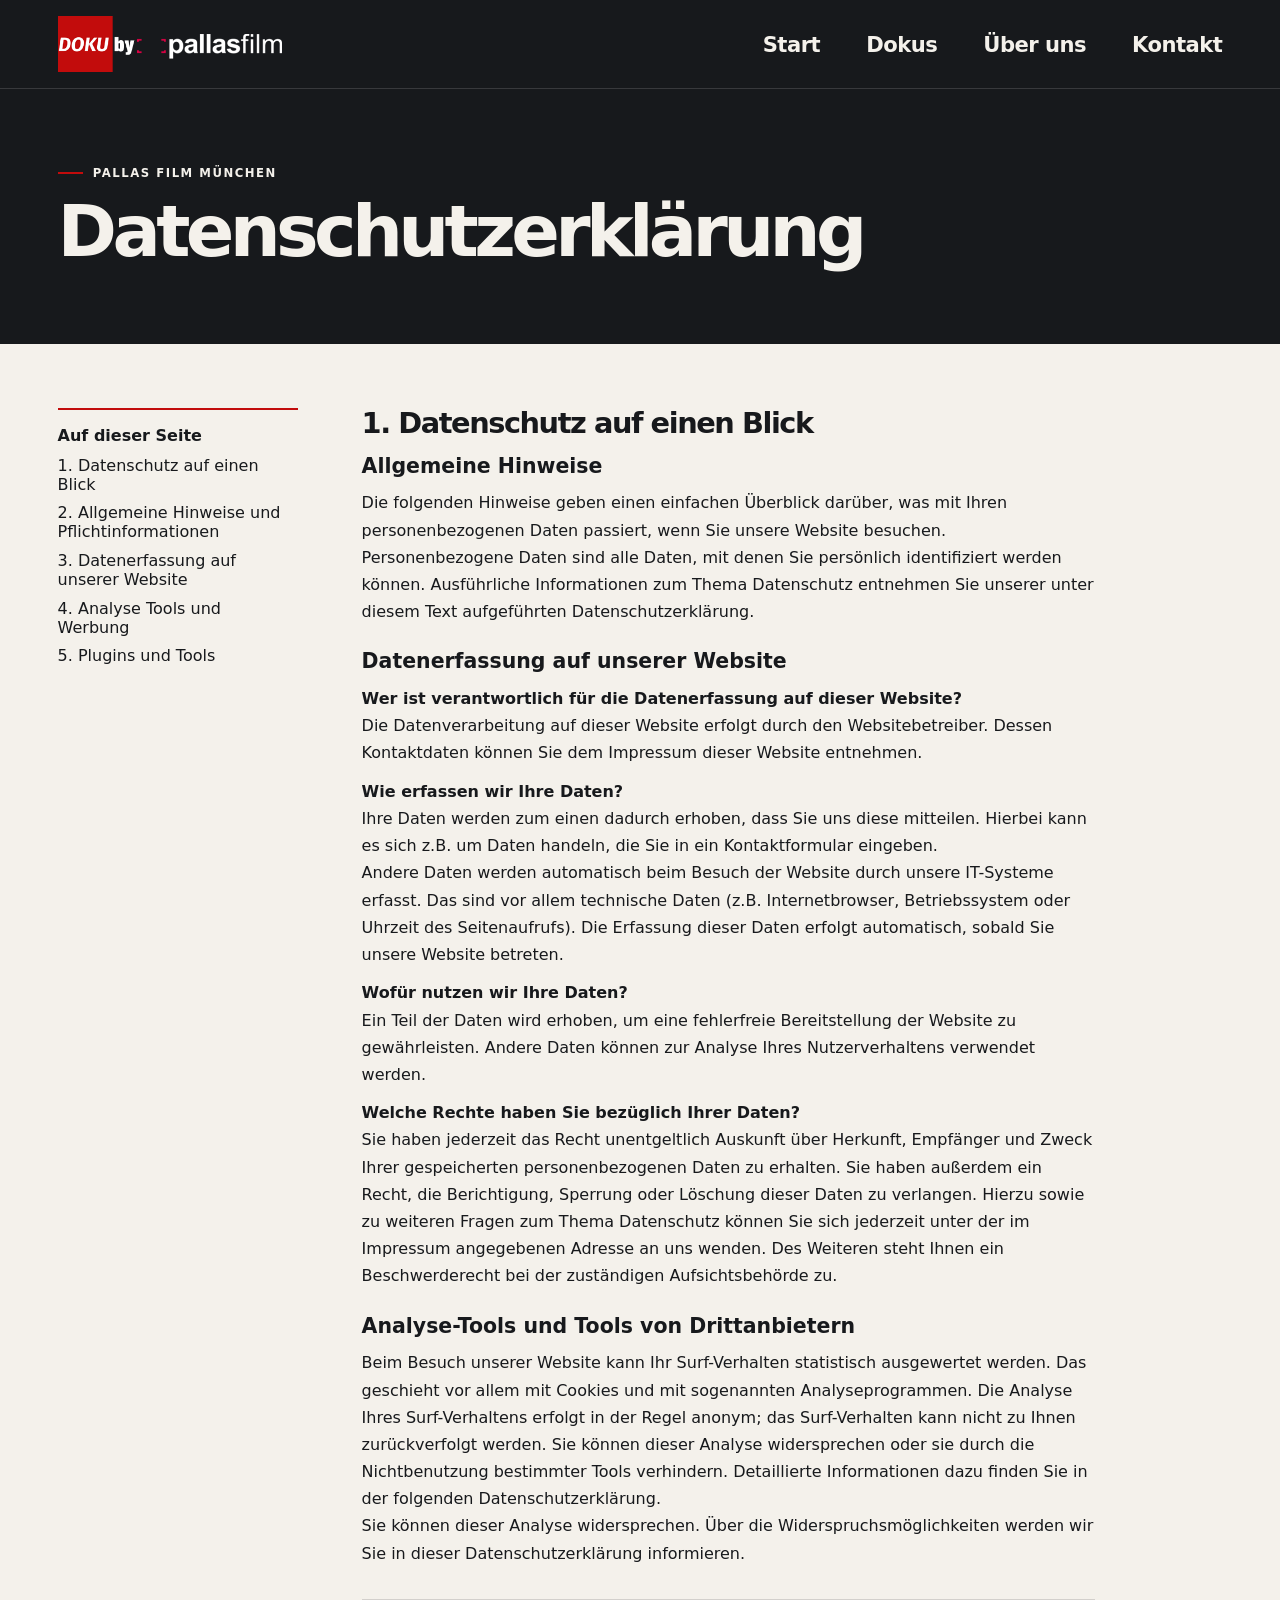
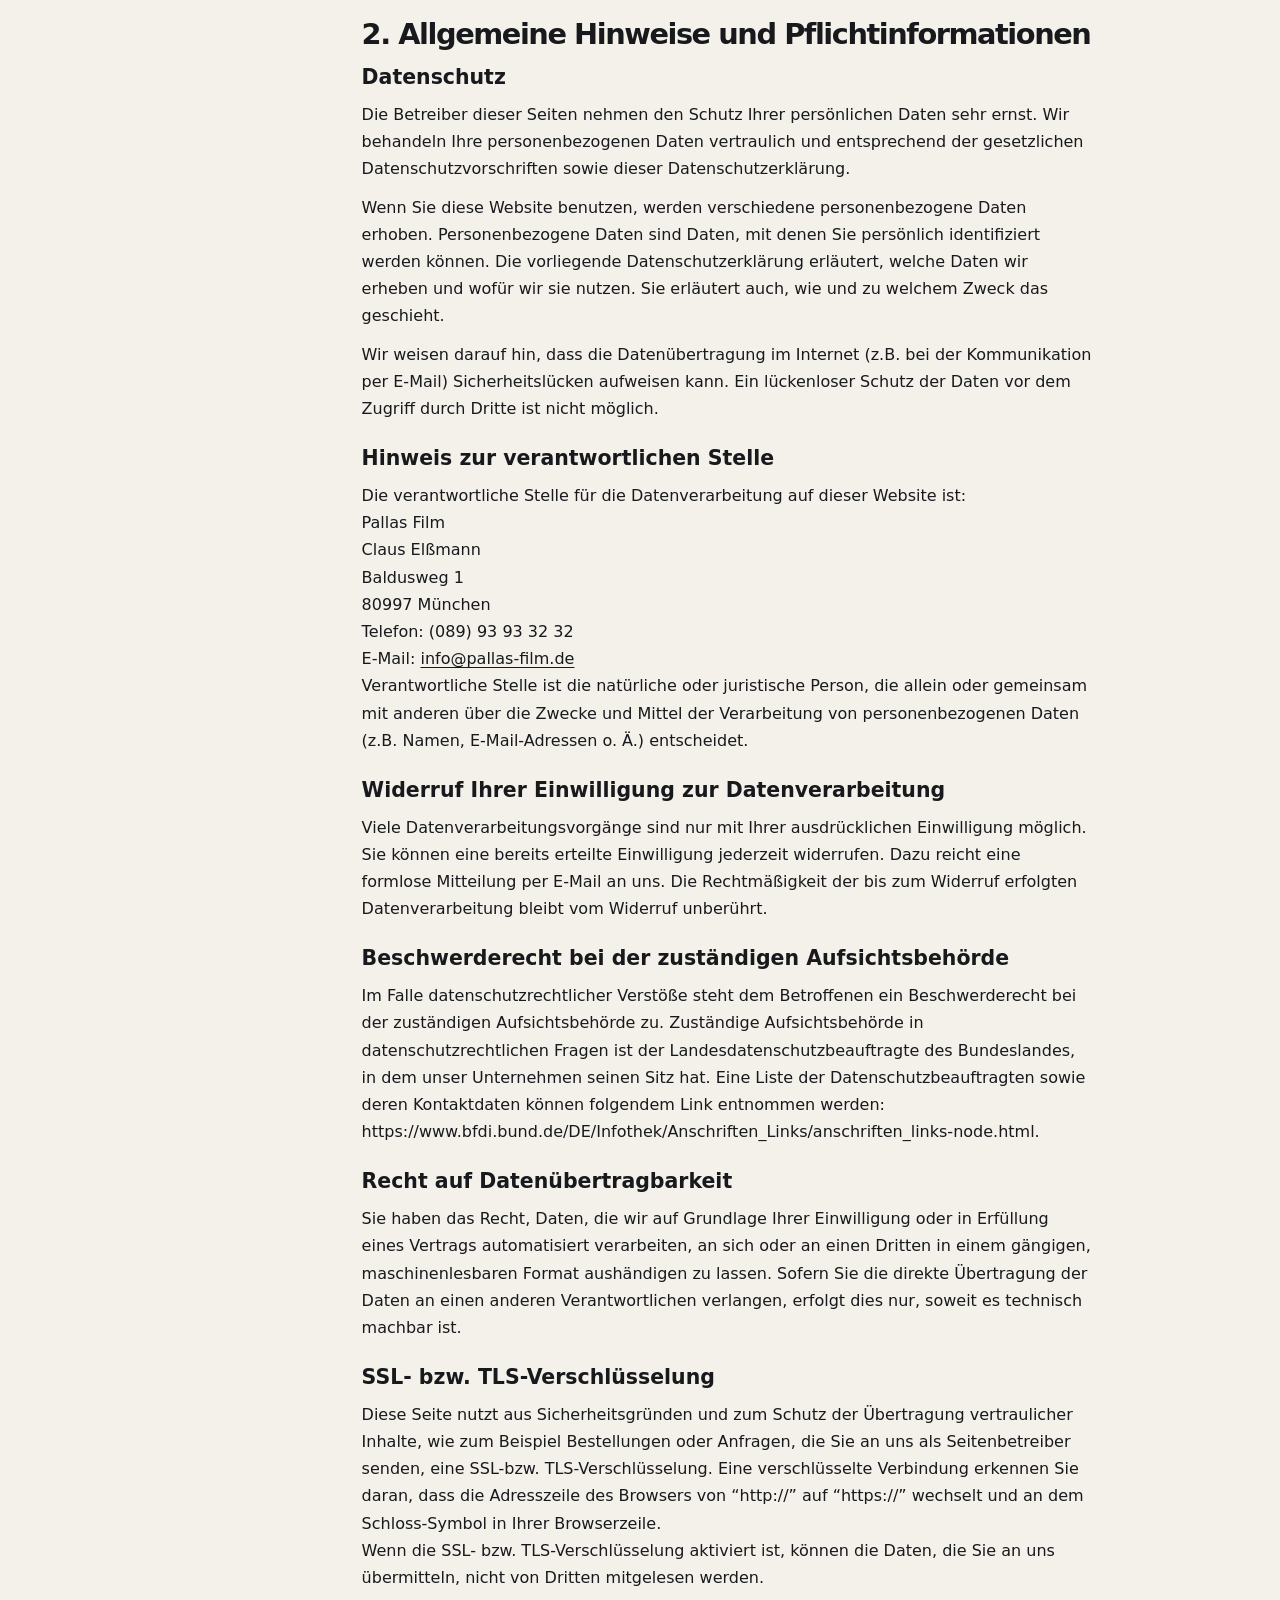
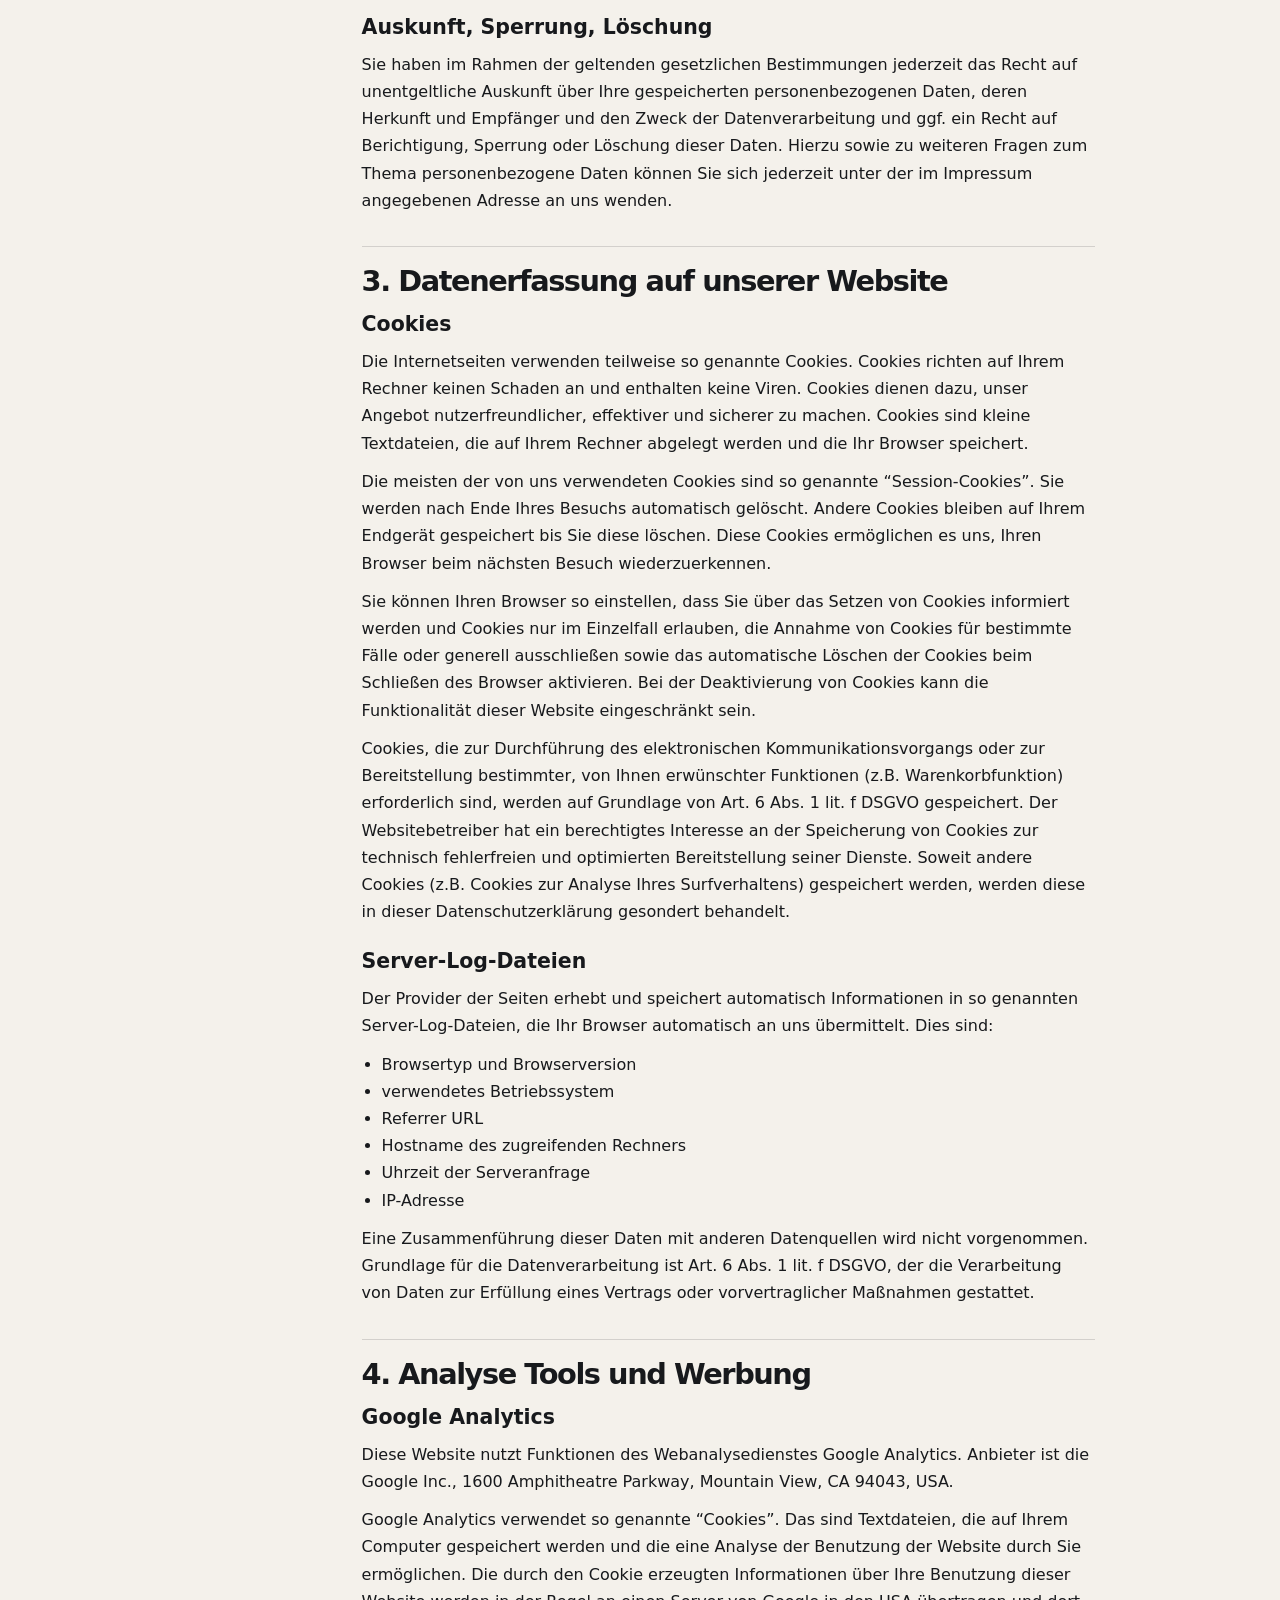
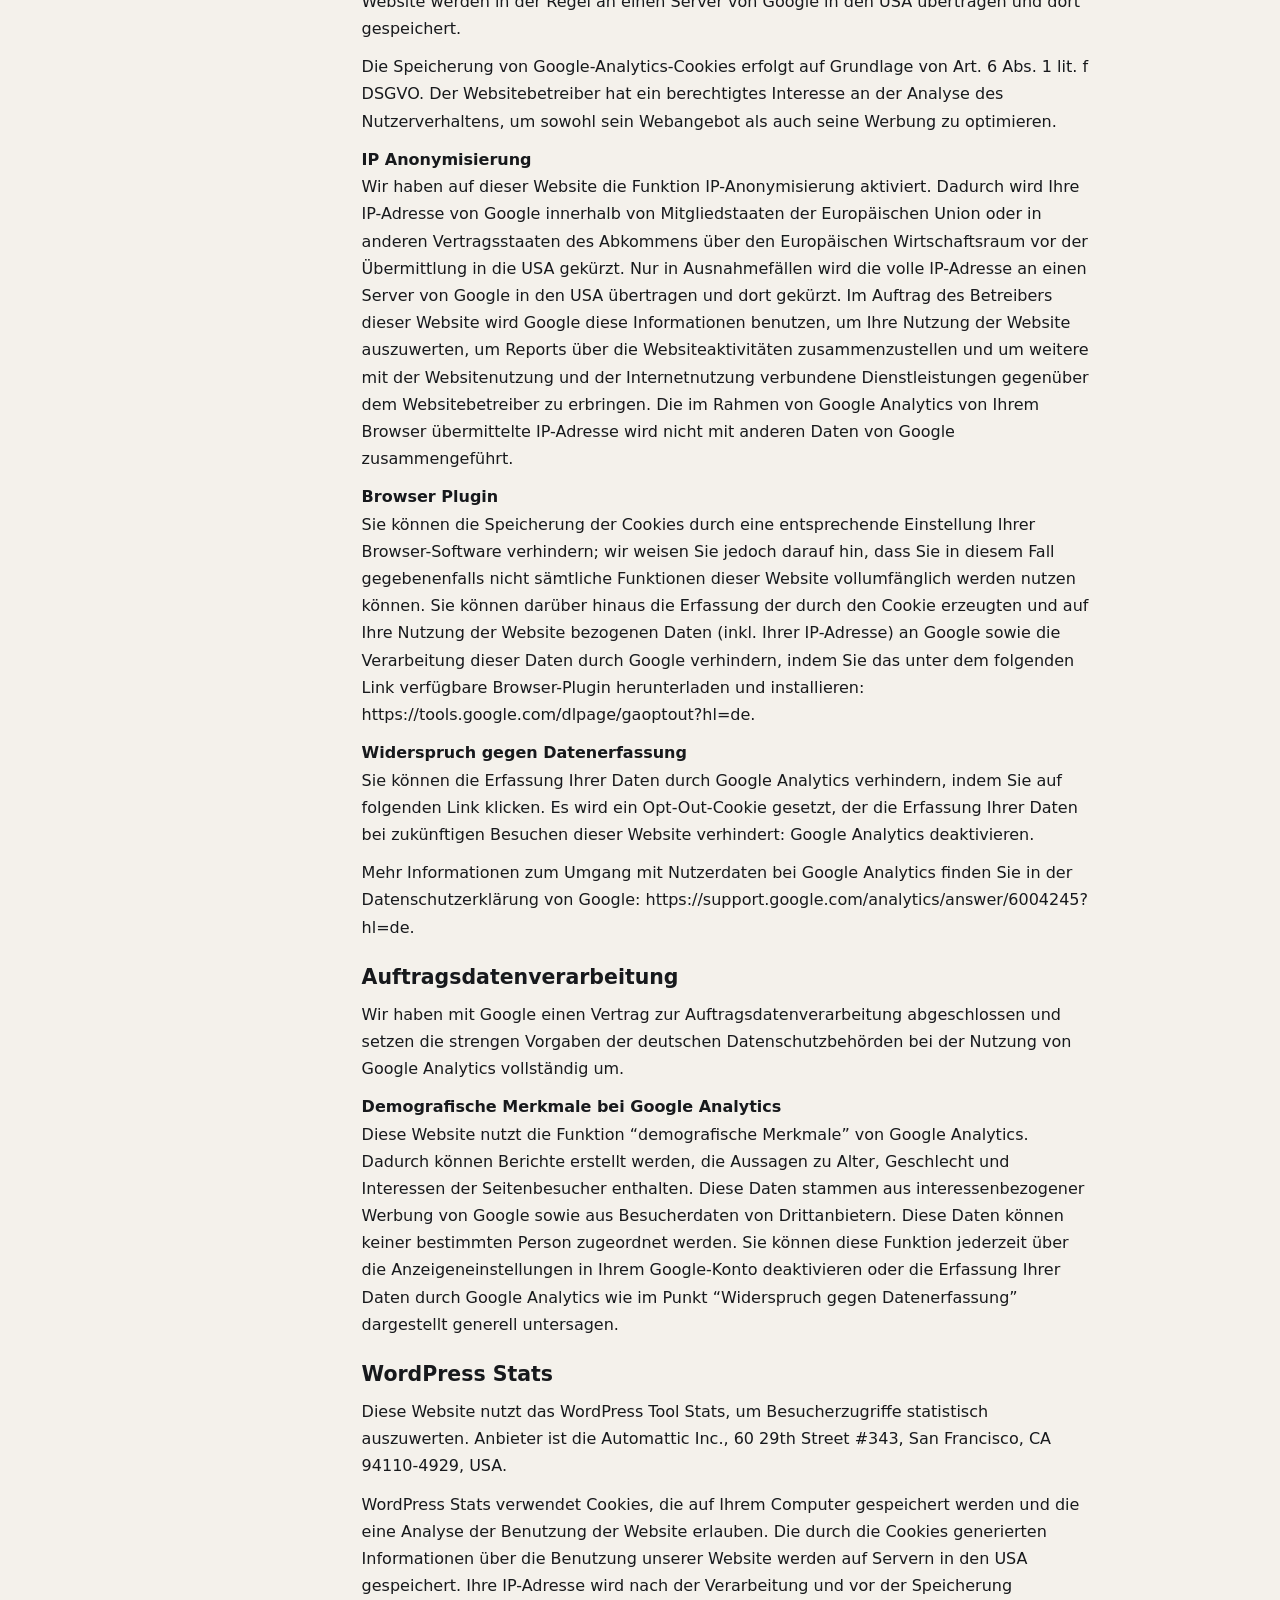
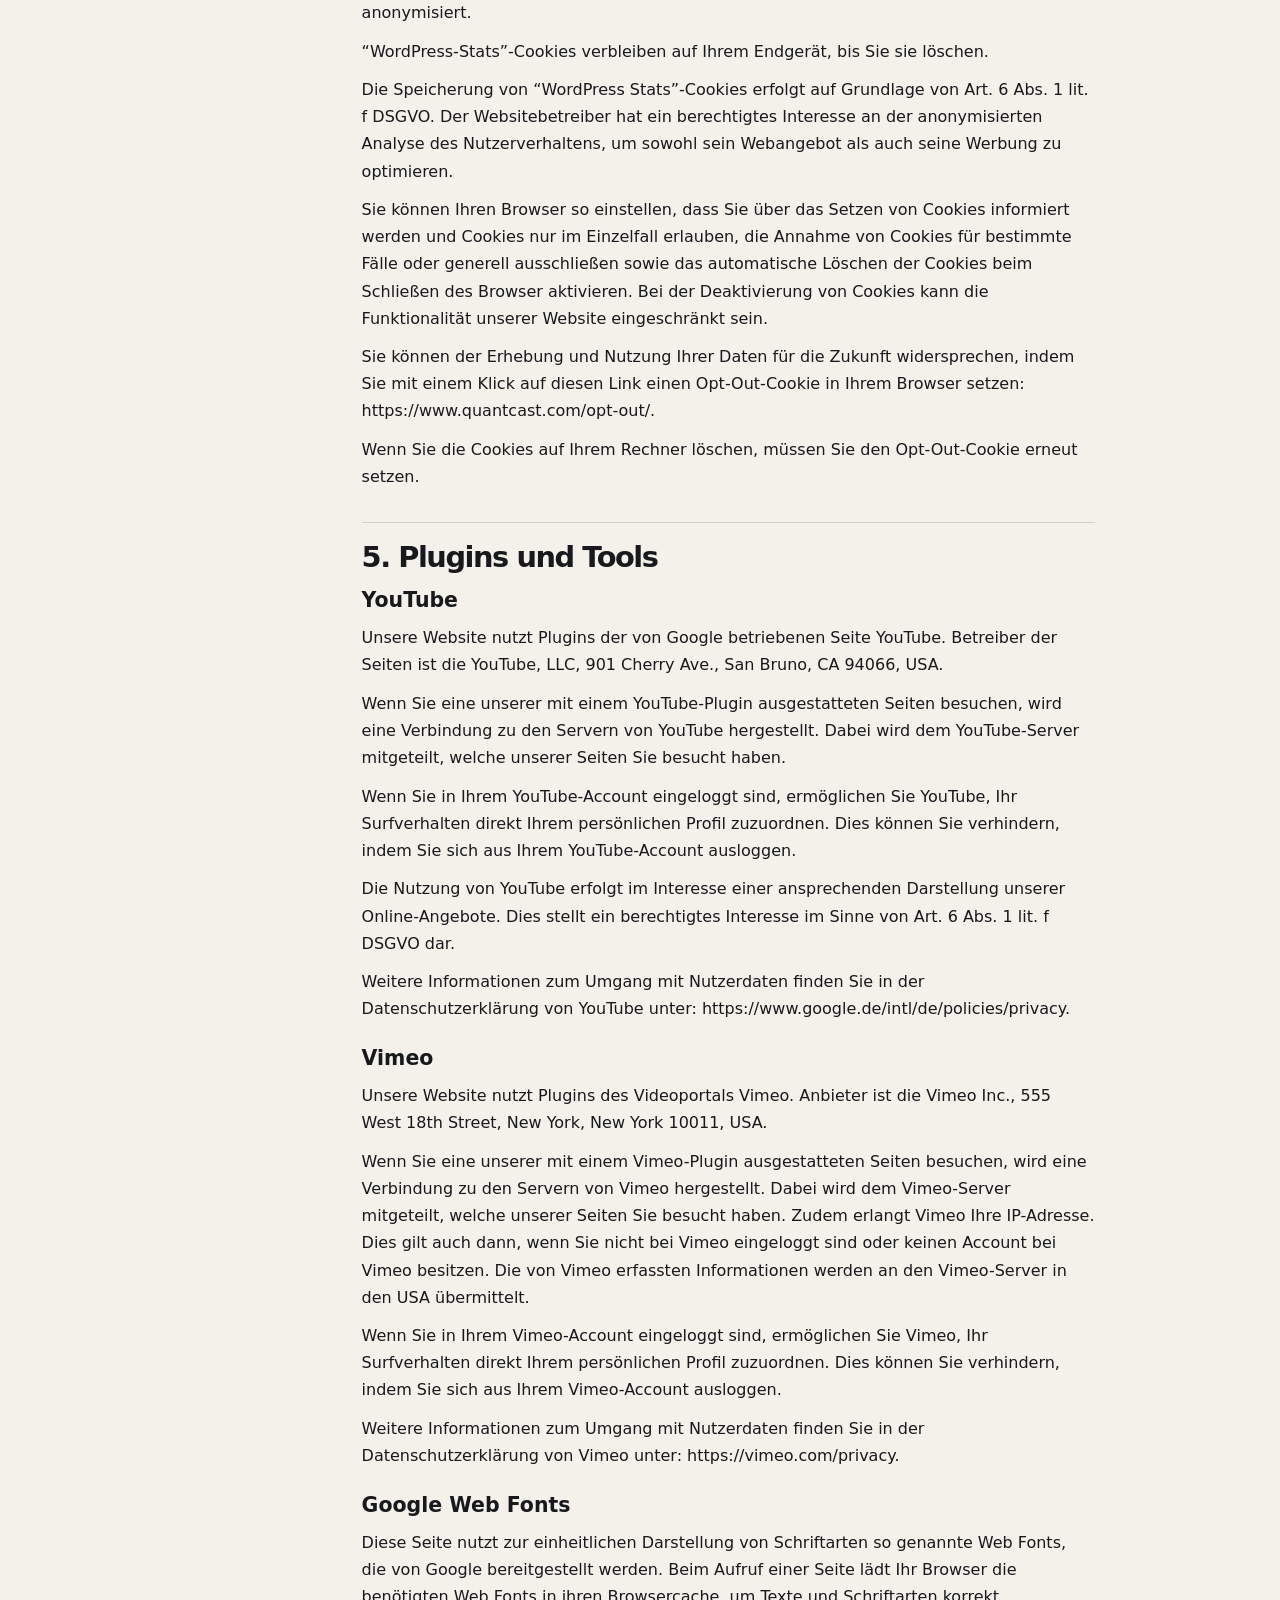
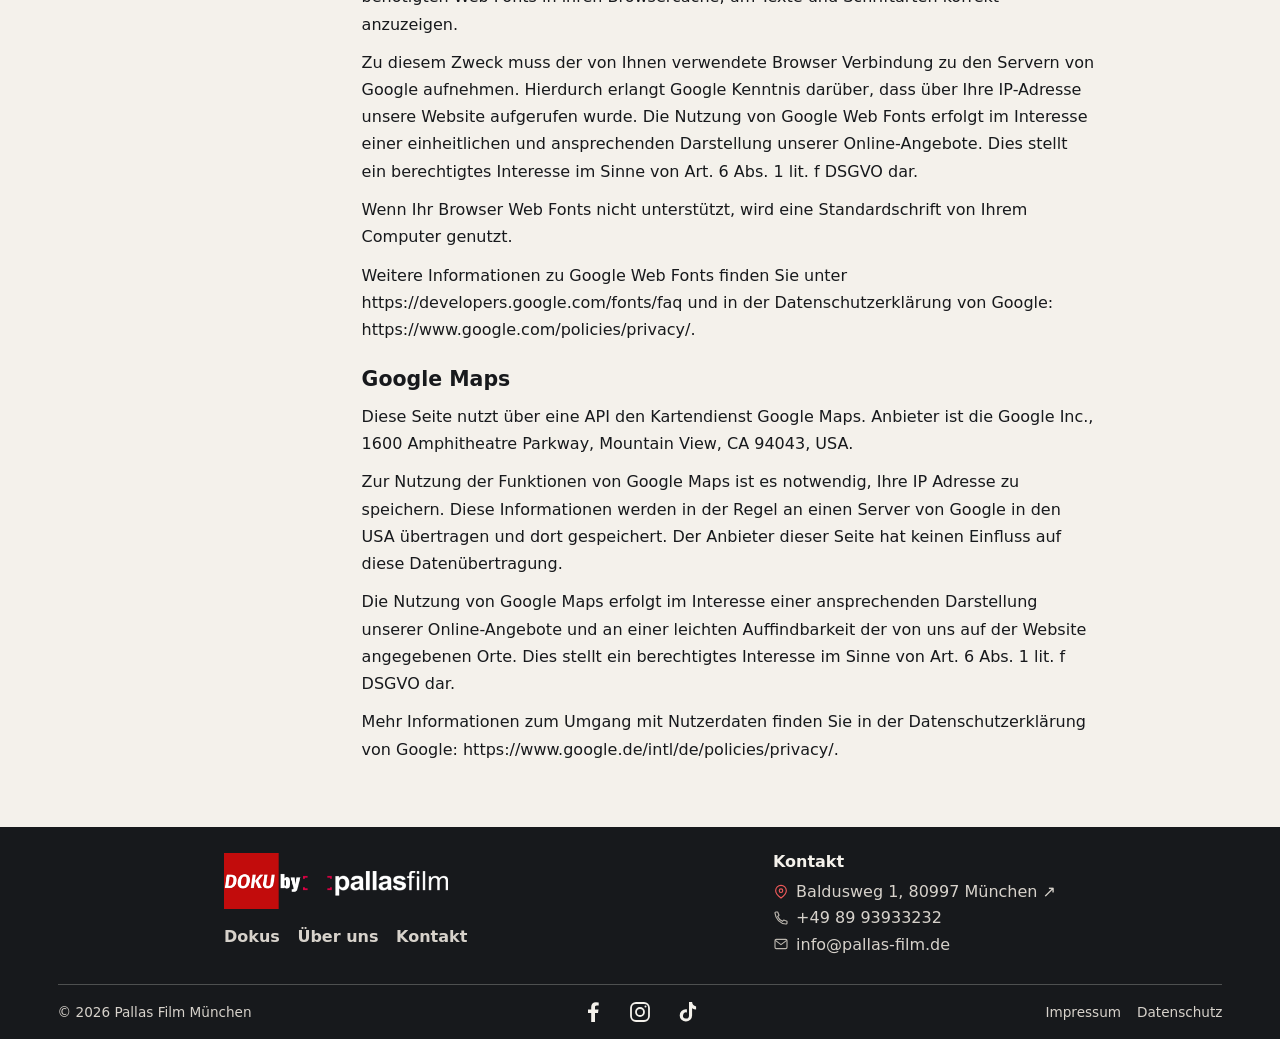
==== commit 479c307d: "Datenschutz: Zwischenüberschriften und Liste als echtes Markup Beim Übernehmen des Textes waren die " ====
--- a/entwurf/datenschutz.html
+++ b/entwurf/datenschutz.html
@@ -31,41 +31,56 @@
     <div class="wrap legal-layout">
       <aside class="legal-index"><p>Auf dieser Seite</p><ul><li><a href="#abschnitt-1">1. Datenschutz auf einen Blick</a></li><li><a href="#abschnitt-2">2. Allgemeine Hinweise und Pflichtinformationen</a></li><li><a href="#abschnitt-3">3. Datenerfassung auf unserer Website</a></li><li><a href="#abschnitt-4">4. Analyse Tools und Werbung</a></li><li><a href="#abschnitt-5">5. Plugins und Tools</a></li></ul></aside>
       <article class="legal-copy">
-<h2 id="abschnitt-1">1. Datenschutz auf einen Blick</h2><p>Allgemeine Hinweise</p>
-<p>Die folgenden Hinweise geben einen einfachen Überblick darüber, was mit Ihren personenbezogenen Daten passiert, wenn Sie unsere Website besuchen. Personenbezogene Daten sind alle Daten, mit denen Sie persönlich identifiziert werden können. Ausführliche Informationen zum Thema Datenschutz entnehmen Sie unserer unter diesem Text aufgeführten Datenschutzerklärung.<br>Datenerfassung auf unserer Website</p>
-<p>Wer ist verantwortlich für die Datenerfassung auf dieser Website?<br>Die Datenverarbeitung auf dieser Website erfolgt durch den Websitebetreiber. Dessen Kontaktdaten können Sie dem Impressum dieser Website entnehmen.</p>
-<p>Wie erfassen wir Ihre Daten?<br>Ihre Daten werden zum einen dadurch erhoben, dass Sie uns diese mitteilen. Hierbei kann es sich z.B. um Daten handeln, die Sie in ein Kontaktformular eingeben.<br>Andere Daten werden automatisch beim Besuch der Website durch unsere IT-Systeme erfasst. Das sind vor allem technische Daten (z.B. Internetbrowser, Betriebssystem oder Uhrzeit des Seitenaufrufs). Die Erfassung dieser Daten erfolgt automatisch, sobald Sie unsere Website betreten.</p>
-<p>Wofür nutzen wir Ihre Daten?<br>Ein Teil der Daten wird erhoben, um eine fehlerfreie Bereitstellung der Website zu gewährleisten. Andere Daten können zur Analyse Ihres Nutzerverhaltens verwendet werden.</p>
-<p>Welche Rechte haben Sie bezüglich Ihrer Daten?<br>Sie haben jederzeit das Recht unentgeltlich Auskunft über Herkunft, Empfänger und Zweck Ihrer gespeicherten personenbezogenen Daten zu erhalten. Sie haben außerdem ein Recht, die Berichtigung, Sperrung oder Löschung dieser Daten zu verlangen. Hierzu sowie zu weiteren Fragen zum Thema Datenschutz können Sie sich jederzeit unter der im Impressum angegebenen Adresse an uns wenden. Des Weiteren steht Ihnen ein Beschwerderecht bei der zuständigen Aufsichtsbehörde zu.<br>Analyse-Tools und Tools von Drittanbietern</p>
+<h2 id="abschnitt-1">1. Datenschutz auf einen Blick</h2>
+<h3>Allgemeine Hinweise</h3>
+<p>Die folgenden Hinweise geben einen einfachen Überblick darüber, was mit Ihren personenbezogenen Daten passiert, wenn Sie unsere Website besuchen. Personenbezogene Daten sind alle Daten, mit denen Sie persönlich identifiziert werden können. Ausführliche Informationen zum Thema Datenschutz entnehmen Sie unserer unter diesem Text aufgeführten Datenschutzerklärung.</p>
+<h3>Datenerfassung auf unserer Website</h3>
+<p><strong>Wer ist verantwortlich für die Datenerfassung auf dieser Website?</strong><br>Die Datenverarbeitung auf dieser Website erfolgt durch den Websitebetreiber. Dessen Kontaktdaten können Sie dem Impressum dieser Website entnehmen.</p>
+<p><strong>Wie erfassen wir Ihre Daten?</strong><br>Ihre Daten werden zum einen dadurch erhoben, dass Sie uns diese mitteilen. Hierbei kann es sich z.B. um Daten handeln, die Sie in ein Kontaktformular eingeben.<br>Andere Daten werden automatisch beim Besuch der Website durch unsere IT-Systeme erfasst. Das sind vor allem technische Daten (z.B. Internetbrowser, Betriebssystem oder Uhrzeit des Seitenaufrufs). Die Erfassung dieser Daten erfolgt automatisch, sobald Sie unsere Website betreten.</p>
+<p><strong>Wofür nutzen wir Ihre Daten?</strong><br>Ein Teil der Daten wird erhoben, um eine fehlerfreie Bereitstellung der Website zu gewährleisten. Andere Daten können zur Analyse Ihres Nutzerverhaltens verwendet werden.</p>
+<p><strong>Welche Rechte haben Sie bezüglich Ihrer Daten?</strong><br>Sie haben jederzeit das Recht unentgeltlich Auskunft über Herkunft, Empfänger und Zweck Ihrer gespeicherten personenbezogenen Daten zu erhalten. Sie haben außerdem ein Recht, die Berichtigung, Sperrung oder Löschung dieser Daten zu verlangen. Hierzu sowie zu weiteren Fragen zum Thema Datenschutz können Sie sich jederzeit unter der im Impressum angegebenen Adresse an uns wenden. Des Weiteren steht Ihnen ein Beschwerderecht bei der zuständigen Aufsichtsbehörde zu.</p>
+<h3>Analyse-Tools und Tools von Drittanbietern</h3>
 <p>Beim Besuch unserer Website kann Ihr Surf-Verhalten statistisch ausgewertet werden. Das geschieht vor allem mit Cookies und mit sogenannten Analyseprogrammen. Die Analyse Ihres Surf-Verhaltens erfolgt in der Regel anonym; das Surf-Verhalten kann nicht zu Ihnen zurückverfolgt werden. Sie können dieser Analyse widersprechen oder sie durch die Nichtbenutzung bestimmter Tools verhindern. Detaillierte Informationen dazu finden Sie in der folgenden Datenschutzerklärung.<br>Sie können dieser Analyse widersprechen. Über die Widerspruchsmöglichkeiten werden wir Sie in dieser Datenschutzerklärung informieren.</p>
-<h2 id="abschnitt-2">2. Allgemeine Hinweise und Pflichtinformationen</h2><p>Datenschutz</p>
+<h2 id="abschnitt-2">2. Allgemeine Hinweise und Pflichtinformationen</h2>
+<h3>Datenschutz</h3>
 <p>Die Betreiber dieser Seiten nehmen den Schutz Ihrer persönlichen Daten sehr ernst. Wir behandeln Ihre personenbezogenen Daten vertraulich und entsprechend der gesetzlichen Datenschutzvorschriften sowie dieser Datenschutzerklärung.</p>
 <p>Wenn Sie diese Website benutzen, werden verschiedene personenbezogene Daten erhoben. Personenbezogene Daten sind Daten, mit denen Sie persönlich identifiziert werden können. Die vorliegende Datenschutzerklärung erläutert, welche Daten wir erheben und wofür wir sie nutzen. Sie erläutert auch, wie und zu welchem Zweck das geschieht.</p>
-<p>Wir weisen darauf hin, dass die Datenübertragung im Internet (z.B. bei der Kommunikation per E-Mail) Sicherheitslücken aufweisen kann. Ein lückenloser Schutz der Daten vor dem Zugriff durch Dritte ist nicht möglich.<br>Hinweis zur verantwortlichen Stelle</p>
-<p>Die verantwortliche Stelle für die Datenverarbeitung auf dieser Website ist:<br>Pallas Film<br>Claus Elßmann<br>Baldusweg 1<br>80997 München<br>Telefon: (089) 93 93 32 32<br>E-Mail: <a href="mailto:info@pallas-film.de">info@pallas-film.de</a><br>Verantwortliche Stelle ist die natürliche oder juristische Person, die allein oder gemeinsam mit anderen über die Zwecke und Mittel der Verarbeitung von personenbezogenen Daten (z.B. Namen, E-Mail-Adressen o. Ä.) entscheidet.<br>Widerruf Ihrer Einwilligung zur Datenverarbeitung</p>
-<p>Viele Datenverarbeitungsvorgänge sind nur mit Ihrer ausdrücklichen Einwilligung möglich. Sie können eine bereits erteilte Einwilligung jederzeit widerrufen. Dazu reicht eine formlose Mitteilung per E-Mail an uns. Die Rechtmäßigkeit der bis zum Widerruf erfolgten Datenverarbeitung bleibt vom Widerruf unberührt.<br>Beschwerderecht bei der zuständigen Aufsichtsbehörde</p>
-<p>Im Falle datenschutzrechtlicher Verstöße steht dem Betroffenen ein Beschwerderecht bei der zuständigen Aufsichtsbehörde zu. Zuständige Aufsichtsbehörde in datenschutzrechtlichen Fragen ist der Landesdatenschutzbeauftragte des Bundeslandes, in dem unser Unternehmen seinen Sitz hat. Eine Liste der Datenschutzbeauftragten sowie deren Kontaktdaten können folgendem Link entnommen werden: https://www.bfdi.bund.de/DE/Infothek/Anschriften_Links/anschriften_links-node.html.<br>Recht auf Datenübertragbarkeit</p>
-<p>Sie haben das Recht, Daten, die wir auf Grundlage Ihrer Einwilligung oder in Erfüllung eines Vertrags automatisiert verarbeiten, an sich oder an einen Dritten in einem gängigen, maschinenlesbaren Format aushändigen zu lassen. Sofern Sie die direkte Übertragung der Daten an einen anderen Verantwortlichen verlangen, erfolgt dies nur, soweit es technisch machbar ist.<br>SSL- bzw. TLS-Verschlüsselung</p>
-<p>Diese Seite nutzt aus Sicherheitsgründen und zum Schutz der Übertragung vertraulicher Inhalte, wie zum Beispiel Bestellungen oder Anfragen, die Sie an uns als Seitenbetreiber senden, eine SSL-bzw. TLS-Verschlüsselung. Eine verschlüsselte Verbindung erkennen Sie daran, dass die Adresszeile des Browsers von “http://” auf “https://” wechselt und an dem Schloss-Symbol in Ihrer Browserzeile.<br>Wenn die SSL- bzw. TLS-Verschlüsselung aktiviert ist, können die Daten, die Sie an uns übermitteln, nicht von Dritten mitgelesen werden.<br>Auskunft, Sperrung, Löschung</p>
+<p>Wir weisen darauf hin, dass die Datenübertragung im Internet (z.B. bei der Kommunikation per E-Mail) Sicherheitslücken aufweisen kann. Ein lückenloser Schutz der Daten vor dem Zugriff durch Dritte ist nicht möglich.</p>
+<h3>Hinweis zur verantwortlichen Stelle</h3>
+<p>Die verantwortliche Stelle für die Datenverarbeitung auf dieser Website ist:<br>Pallas Film<br>Claus Elßmann<br>Baldusweg 1<br>80997 München<br>Telefon: (089) 93 93 32 32<br>E-Mail: <a href="mailto:info@pallas-film.de">info@pallas-film.de</a><br>Verantwortliche Stelle ist die natürliche oder juristische Person, die allein oder gemeinsam mit anderen über die Zwecke und Mittel der Verarbeitung von personenbezogenen Daten (z.B. Namen, E-Mail-Adressen o. Ä.) entscheidet.</p>
+<h3>Widerruf Ihrer Einwilligung zur Datenverarbeitung</h3>
+<p>Viele Datenverarbeitungsvorgänge sind nur mit Ihrer ausdrücklichen Einwilligung möglich. Sie können eine bereits erteilte Einwilligung jederzeit widerrufen. Dazu reicht eine formlose Mitteilung per E-Mail an uns. Die Rechtmäßigkeit der bis zum Widerruf erfolgten Datenverarbeitung bleibt vom Widerruf unberührt.</p>
+<h3>Beschwerderecht bei der zuständigen Aufsichtsbehörde</h3>
+<p>Im Falle datenschutzrechtlicher Verstöße steht dem Betroffenen ein Beschwerderecht bei der zuständigen Aufsichtsbehörde zu. Zuständige Aufsichtsbehörde in datenschutzrechtlichen Fragen ist der Landesdatenschutzbeauftragte des Bundeslandes, in dem unser Unternehmen seinen Sitz hat. Eine Liste der Datenschutzbeauftragten sowie deren Kontaktdaten können folgendem Link entnommen werden: https://www.bfdi.bund.de/DE/Infothek/Anschriften_Links/anschriften_links-node.html.</p>
+<h3>Recht auf Datenübertragbarkeit</h3>
+<p>Sie haben das Recht, Daten, die wir auf Grundlage Ihrer Einwilligung oder in Erfüllung eines Vertrags automatisiert verarbeiten, an sich oder an einen Dritten in einem gängigen, maschinenlesbaren Format aushändigen zu lassen. Sofern Sie die direkte Übertragung der Daten an einen anderen Verantwortlichen verlangen, erfolgt dies nur, soweit es technisch machbar ist.</p>
+<h3>SSL- bzw. TLS-Verschlüsselung</h3>
+<p>Diese Seite nutzt aus Sicherheitsgründen und zum Schutz der Übertragung vertraulicher Inhalte, wie zum Beispiel Bestellungen oder Anfragen, die Sie an uns als Seitenbetreiber senden, eine SSL-bzw. TLS-Verschlüsselung. Eine verschlüsselte Verbindung erkennen Sie daran, dass die Adresszeile des Browsers von “http://” auf “https://” wechselt und an dem Schloss-Symbol in Ihrer Browserzeile.<br>Wenn die SSL- bzw. TLS-Verschlüsselung aktiviert ist, können die Daten, die Sie an uns übermitteln, nicht von Dritten mitgelesen werden.</p>
+<h3>Auskunft, Sperrung, Löschung</h3>
 <p>Sie haben im Rahmen der geltenden gesetzlichen Bestimmungen jederzeit das Recht auf unentgeltliche Auskunft über Ihre gespeicherten personenbezogenen Daten, deren Herkunft und Empfänger und den Zweck der Datenverarbeitung und ggf. ein Recht auf Berichtigung, Sperrung oder Löschung dieser Daten. Hierzu sowie zu weiteren Fragen zum Thema personenbezogene Daten können Sie sich jederzeit unter der im Impressum angegebenen Adresse an uns wenden.</p>
-<h2 id="abschnitt-3">3. Datenerfassung auf unserer Website</h2><p>Cookies</p>
+<h2 id="abschnitt-3">3. Datenerfassung auf unserer Website</h2>
+<h3>Cookies</h3>
 <p>Die Internetseiten verwenden teilweise so genannte Cookies. Cookies richten auf Ihrem Rechner keinen Schaden an und enthalten keine Viren. Cookies dienen dazu, unser Angebot nutzerfreundlicher, effektiver und sicherer zu machen. Cookies sind kleine Textdateien, die auf Ihrem Rechner abgelegt werden und die Ihr Browser speichert.</p>
 <p>Die meisten der von uns verwendeten Cookies sind so genannte “Session-Cookies”. Sie werden nach Ende Ihres Besuchs automatisch gelöscht. Andere Cookies bleiben auf Ihrem Endgerät gespeichert bis Sie diese löschen. Diese Cookies ermöglichen es uns, Ihren Browser beim nächsten Besuch wiederzuerkennen.</p>
 <p>Sie können Ihren Browser so einstellen, dass Sie über das Setzen von Cookies informiert werden und Cookies nur im Einzelfall erlauben, die Annahme von Cookies für bestimmte Fälle oder generell ausschließen sowie das automatische Löschen der Cookies beim Schließen des Browser aktivieren. Bei der Deaktivierung von Cookies kann die Funktionalität dieser Website eingeschränkt sein.</p>
-<p>Cookies, die zur Durchführung des elektronischen Kommunikationsvorgangs oder zur Bereitstellung bestimmter, von Ihnen erwünschter Funktionen (z.B. Warenkorbfunktion) erforderlich sind, werden auf Grundlage von Art. 6 Abs. 1 lit. f DSGVO gespeichert. Der Websitebetreiber hat ein berechtigtes Interesse an der Speicherung von Cookies zur technisch fehlerfreien und optimierten Bereitstellung seiner Dienste. Soweit andere Cookies (z.B. Cookies zur Analyse Ihres Surfverhaltens) gespeichert werden, werden diese in dieser Datenschutzerklärung gesondert behandelt.<br>Server-Log-Dateien</p>
+<p>Cookies, die zur Durchführung des elektronischen Kommunikationsvorgangs oder zur Bereitstellung bestimmter, von Ihnen erwünschter Funktionen (z.B. Warenkorbfunktion) erforderlich sind, werden auf Grundlage von Art. 6 Abs. 1 lit. f DSGVO gespeichert. Der Websitebetreiber hat ein berechtigtes Interesse an der Speicherung von Cookies zur technisch fehlerfreien und optimierten Bereitstellung seiner Dienste. Soweit andere Cookies (z.B. Cookies zur Analyse Ihres Surfverhaltens) gespeichert werden, werden diese in dieser Datenschutzerklärung gesondert behandelt.</p>
+<h3>Server-Log-Dateien</h3>
 <p>Der Provider der Seiten erhebt und speichert automatisch Informationen in so genannten Server-Log-Dateien, die Ihr Browser automatisch an uns übermittelt. Dies sind:</p>
-<p>    Browsertyp und Browserversion<br>    verwendetes Betriebssystem<br>    Referrer URL<br>    Hostname des zugreifenden Rechners<br>    Uhrzeit der Serveranfrage<br>    IP-Adresse</p>
+<ul><li>Browsertyp und Browserversion</li><li>verwendetes Betriebssystem</li><li>Referrer URL</li><li>Hostname des zugreifenden Rechners</li><li>Uhrzeit der Serveranfrage</li><li>IP-Adresse</li></ul>
 <p>Eine Zusammenführung dieser Daten mit anderen Datenquellen wird nicht vorgenommen.<br>Grundlage für die Datenverarbeitung ist Art. 6 Abs. 1 lit. f DSGVO, der die Verarbeitung von Daten zur Erfüllung eines Vertrags oder vorvertraglicher Maßnahmen gestattet.</p>
-<h2 id="abschnitt-4">4. Analyse Tools und Werbung</h2><p>Google Analytics</p>
+<h2 id="abschnitt-4">4. Analyse Tools und Werbung</h2>
+<h3>Google Analytics</h3>
 <p>Diese Website nutzt Funktionen des Webanalysedienstes Google Analytics. Anbieter ist die Google Inc., 1600 Amphitheatre Parkway, Mountain View, CA 94043, USA.</p>
 <p>Google Analytics verwendet so genannte “Cookies”. Das sind Textdateien, die auf Ihrem Computer gespeichert werden und die eine Analyse der Benutzung der Website durch Sie ermöglichen. Die durch den Cookie erzeugten Informationen über Ihre Benutzung dieser Website werden in der Regel an einen Server von Google in den USA übertragen und dort gespeichert.</p>
 <p>Die Speicherung von Google-Analytics-Cookies erfolgt auf Grundlage von Art. 6 Abs. 1 lit. f DSGVO. Der Websitebetreiber hat ein berechtigtes Interesse an der Analyse des Nutzerverhaltens, um sowohl sein Webangebot als auch seine Werbung zu optimieren.</p>
-<p>IP Anonymisierung<br>Wir haben auf dieser Website die Funktion IP-Anonymisierung aktiviert. Dadurch wird Ihre IP-Adresse von Google innerhalb von Mitgliedstaaten der Europäischen Union oder in anderen Vertragsstaaten des Abkommens über den Europäischen Wirtschaftsraum vor der Übermittlung in die USA gekürzt. Nur in Ausnahmefällen wird die volle IP-Adresse an einen Server von Google in den USA übertragen und dort gekürzt. Im Auftrag des Betreibers dieser Website wird Google diese Informationen benutzen, um Ihre Nutzung der Website auszuwerten, um Reports über die Websiteaktivitäten zusammenzustellen und um weitere mit der Websitenutzung und der Internetnutzung verbundene Dienstleistungen gegenüber dem Websitebetreiber zu erbringen. Die im Rahmen von Google Analytics von Ihrem Browser übermittelte IP-Adresse wird nicht mit anderen Daten von Google zusammengeführt.</p>
-<p>Browser Plugin<br>Sie können die Speicherung der Cookies durch eine entsprechende Einstellung Ihrer Browser-Software verhindern; wir weisen Sie jedoch darauf hin, dass Sie in diesem Fall gegebenenfalls nicht sämtliche Funktionen dieser Website vollumfänglich werden nutzen können. Sie können darüber hinaus die Erfassung der durch den Cookie erzeugten und auf Ihre Nutzung der Website bezogenen Daten (inkl. Ihrer IP-Adresse) an Google sowie die Verarbeitung dieser Daten durch Google verhindern, indem Sie das unter dem folgenden Link verfügbare Browser-Plugin herunterladen und installieren: https://tools.google.com/dlpage/gaoptout?hl=de.</p>
-<p>Widerspruch gegen Datenerfassung<br>Sie können die Erfassung Ihrer Daten durch Google Analytics verhindern, indem Sie auf folgenden Link klicken. Es wird ein Opt-Out-Cookie gesetzt, der die Erfassung Ihrer Daten bei zukünftigen Besuchen dieser Website verhindert: Google Analytics deaktivieren.</p>
-<p>Mehr Informationen zum Umgang mit Nutzerdaten bei Google Analytics finden Sie in der Datenschutzerklärung von Google: https://support.google.com/analytics/answer/6004245?hl=de.<br>Auftragsdatenverarbeitung</p>
+<p><strong>IP Anonymisierung</strong><br>Wir haben auf dieser Website die Funktion IP-Anonymisierung aktiviert. Dadurch wird Ihre IP-Adresse von Google innerhalb von Mitgliedstaaten der Europäischen Union oder in anderen Vertragsstaaten des Abkommens über den Europäischen Wirtschaftsraum vor der Übermittlung in die USA gekürzt. Nur in Ausnahmefällen wird die volle IP-Adresse an einen Server von Google in den USA übertragen und dort gekürzt. Im Auftrag des Betreibers dieser Website wird Google diese Informationen benutzen, um Ihre Nutzung der Website auszuwerten, um Reports über die Websiteaktivitäten zusammenzustellen und um weitere mit der Websitenutzung und der Internetnutzung verbundene Dienstleistungen gegenüber dem Websitebetreiber zu erbringen. Die im Rahmen von Google Analytics von Ihrem Browser übermittelte IP-Adresse wird nicht mit anderen Daten von Google zusammengeführt.</p>
+<p><strong>Browser Plugin</strong><br>Sie können die Speicherung der Cookies durch eine entsprechende Einstellung Ihrer Browser-Software verhindern; wir weisen Sie jedoch darauf hin, dass Sie in diesem Fall gegebenenfalls nicht sämtliche Funktionen dieser Website vollumfänglich werden nutzen können. Sie können darüber hinaus die Erfassung der durch den Cookie erzeugten und auf Ihre Nutzung der Website bezogenen Daten (inkl. Ihrer IP-Adresse) an Google sowie die Verarbeitung dieser Daten durch Google verhindern, indem Sie das unter dem folgenden Link verfügbare Browser-Plugin herunterladen und installieren: https://tools.google.com/dlpage/gaoptout?hl=de.</p>
+<p><strong>Widerspruch gegen Datenerfassung</strong><br>Sie können die Erfassung Ihrer Daten durch Google Analytics verhindern, indem Sie auf folgenden Link klicken. Es wird ein Opt-Out-Cookie gesetzt, der die Erfassung Ihrer Daten bei zukünftigen Besuchen dieser Website verhindert: Google Analytics deaktivieren.</p>
+<p>Mehr Informationen zum Umgang mit Nutzerdaten bei Google Analytics finden Sie in der Datenschutzerklärung von Google: https://support.google.com/analytics/answer/6004245?hl=de.</p>
+<h3>Auftragsdatenverarbeitung</h3>
 <p>Wir haben mit Google einen Vertrag zur Auftragsdatenverarbeitung abgeschlossen und setzen die strengen Vorgaben der deutschen Datenschutzbehörden bei der Nutzung von Google Analytics vollständig um.</p>
-<p>Demografische Merkmale bei Google Analytics<br>Diese Website nutzt die Funktion “demografische Merkmale” von Google Analytics. Dadurch können Berichte erstellt werden, die Aussagen zu Alter, Geschlecht und Interessen der Seitenbesucher enthalten. Diese Daten stammen aus interessenbezogener Werbung von Google sowie aus Besucherdaten von Drittanbietern. Diese Daten können keiner bestimmten Person zugeordnet werden. Sie können diese Funktion jederzeit über die Anzeigeneinstellungen in Ihrem Google-Konto deaktivieren oder die Erfassung Ihrer Daten durch Google Analytics wie im Punkt “Widerspruch gegen Datenerfassung” dargestellt generell untersagen.<br>WordPress Stats</p>
+<p><strong>Demografische Merkmale bei Google Analytics</strong><br>Diese Website nutzt die Funktion “demografische Merkmale” von Google Analytics. Dadurch können Berichte erstellt werden, die Aussagen zu Alter, Geschlecht und Interessen der Seitenbesucher enthalten. Diese Daten stammen aus interessenbezogener Werbung von Google sowie aus Besucherdaten von Drittanbietern. Diese Daten können keiner bestimmten Person zugeordnet werden. Sie können diese Funktion jederzeit über die Anzeigeneinstellungen in Ihrem Google-Konto deaktivieren oder die Erfassung Ihrer Daten durch Google Analytics wie im Punkt “Widerspruch gegen Datenerfassung” dargestellt generell untersagen.</p>
+<h3>WordPress Stats</h3>
 <p>Diese Website nutzt das WordPress Tool Stats, um Besucherzugriffe statistisch auszuwerten. Anbieter ist die Automattic Inc., 60 29th Street #343, San Francisco, CA 94110-4929, USA.</p>
 <p>WordPress Stats verwendet Cookies, die auf Ihrem Computer gespeichert werden und die eine Analyse der Benutzung der Website erlauben. Die durch die Cookies generierten Informationen über die Benutzung unserer Website werden auf Servern in den USA gespeichert. Ihre IP-Adresse wird nach der Verarbeitung und vor der Speicherung anonymisiert.</p>
 <p>“WordPress-Stats”-Cookies verbleiben auf Ihrem Endgerät, bis Sie sie löschen.</p>
@@ -73,20 +88,24 @@
 <p>Sie können Ihren Browser so einstellen, dass Sie über das Setzen von Cookies informiert werden und Cookies nur im Einzelfall erlauben, die Annahme von Cookies für bestimmte Fälle oder generell ausschließen sowie das automatische Löschen der Cookies beim Schließen des Browser aktivieren. Bei der Deaktivierung von Cookies kann die Funktionalität unserer Website eingeschränkt sein.</p>
 <p>Sie können der Erhebung und Nutzung Ihrer Daten für die Zukunft widersprechen, indem Sie mit einem Klick auf diesen Link einen Opt-Out-Cookie in Ihrem Browser setzen: https://www.quantcast.com/opt-out/.</p>
 <p>Wenn Sie die Cookies auf Ihrem Rechner löschen, müssen Sie den Opt-Out-Cookie erneut setzen.</p>
-<h2 id="abschnitt-5">5. Plugins und Tools</h2><p>YouTube</p>
+<h2 id="abschnitt-5">5. Plugins und Tools</h2>
+<h3>YouTube</h3>
 <p>Unsere Website nutzt Plugins der von Google betriebenen Seite YouTube. Betreiber der Seiten ist die YouTube, LLC, 901 Cherry Ave., San Bruno, CA 94066, USA.</p>
 <p>Wenn Sie eine unserer mit einem YouTube-Plugin ausgestatteten Seiten besuchen, wird eine Verbindung zu den Servern von YouTube hergestellt. Dabei wird dem YouTube-Server mitgeteilt, welche unserer Seiten Sie besucht haben.</p>
 <p>Wenn Sie in Ihrem YouTube-Account eingeloggt sind, ermöglichen Sie YouTube, Ihr Surfverhalten direkt Ihrem persönlichen Profil zuzuordnen. Dies können Sie verhindern, indem Sie sich aus Ihrem YouTube-Account ausloggen.</p>
 <p>Die Nutzung von YouTube erfolgt im Interesse einer ansprechenden Darstellung unserer Online-Angebote. Dies stellt ein berechtigtes Interesse im Sinne von Art. 6 Abs. 1 lit. f DSGVO dar.</p>
-<p>Weitere Informationen zum Umgang mit Nutzerdaten finden Sie in der Datenschutzerklärung von YouTube unter: https://www.google.de/intl/de/policies/privacy.<br>Vimeo</p>
+<p>Weitere Informationen zum Umgang mit Nutzerdaten finden Sie in der Datenschutzerklärung von YouTube unter: https://www.google.de/intl/de/policies/privacy.</p>
+<h3>Vimeo</h3>
 <p>Unsere Website nutzt Plugins des Videoportals Vimeo. Anbieter ist die Vimeo Inc., 555 West 18th Street, New York, New York 10011, USA.</p>
 <p>Wenn Sie eine unserer mit einem Vimeo-Plugin ausgestatteten Seiten besuchen, wird eine Verbindung zu den Servern von Vimeo hergestellt. Dabei wird dem Vimeo-Server mitgeteilt, welche unserer Seiten Sie besucht haben. Zudem erlangt Vimeo Ihre IP-Adresse. Dies gilt auch dann, wenn Sie nicht bei Vimeo eingeloggt sind oder keinen Account bei Vimeo besitzen. Die von Vimeo erfassten Informationen werden an den Vimeo-Server in den USA übermittelt.</p>
 <p>Wenn Sie in Ihrem Vimeo-Account eingeloggt sind, ermöglichen Sie Vimeo, Ihr Surfverhalten direkt Ihrem persönlichen Profil zuzuordnen. Dies können Sie verhindern, indem Sie sich aus Ihrem Vimeo-Account ausloggen.</p>
-<p>Weitere Informationen zum Umgang mit Nutzerdaten finden Sie in der Datenschutzerklärung von Vimeo unter: https://vimeo.com/privacy.<br>Google Web Fonts</p>
+<p>Weitere Informationen zum Umgang mit Nutzerdaten finden Sie in der Datenschutzerklärung von Vimeo unter: https://vimeo.com/privacy.</p>
+<h3>Google Web Fonts</h3>
 <p>Diese Seite nutzt zur einheitlichen Darstellung von Schriftarten so genannte Web Fonts, die von Google bereitgestellt werden. Beim Aufruf einer Seite lädt Ihr Browser die benötigten Web Fonts in ihren Browsercache, um Texte und Schriftarten korrekt anzuzeigen.</p>
 <p>Zu diesem Zweck muss der von Ihnen verwendete Browser Verbindung zu den Servern von Google aufnehmen. Hierdurch erlangt Google Kenntnis darüber, dass über Ihre IP-Adresse unsere Website aufgerufen wurde. Die Nutzung von Google Web Fonts erfolgt im Interesse einer einheitlichen und ansprechenden Darstellung unserer Online-Angebote. Dies stellt ein berechtigtes Interesse im Sinne von Art. 6 Abs. 1 lit. f DSGVO dar.</p>
 <p>Wenn Ihr Browser Web Fonts nicht unterstützt, wird eine Standardschrift von Ihrem Computer genutzt.</p>
-<p>Weitere Informationen zu Google Web Fonts finden Sie unter https://developers.google.com/fonts/faq und in der Datenschutzerklärung von Google: https://www.google.com/policies/privacy/.<br>Google Maps</p>
+<p>Weitere Informationen zu Google Web Fonts finden Sie unter https://developers.google.com/fonts/faq und in der Datenschutzerklärung von Google: https://www.google.com/policies/privacy/.</p>
+<h3>Google Maps</h3>
 <p>Diese Seite nutzt über eine API den Kartendienst Google Maps. Anbieter ist die Google Inc., 1600 Amphitheatre Parkway, Mountain View, CA 94043, USA.</p>
 <p>Zur Nutzung der Funktionen von Google Maps ist es notwendig, Ihre IP Adresse zu speichern. Diese Informationen werden in der Regel an einen Server von Google in den USA übertragen und dort gespeichert. Der Anbieter dieser Seite hat keinen Einfluss auf diese Datenübertragung.</p>
 <p>Die Nutzung von Google Maps erfolgt im Interesse einer ansprechenden Darstellung unserer Online-Angebote und an einer leichten Auffindbarkeit der von uns auf der Website angegebenen Orte. Dies stellt ein berechtigtes Interesse im Sinne von Art. 6 Abs. 1 lit. f DSGVO dar.</p>
--- a/entwurf/style.css
+++ b/entwurf/style.css
@@ -8,13 +8,13 @@
 }
 
 * { box-sizing: border-box; }
+html { scroll-padding-top: 6rem; }
 body, h1, h2, h3, p, figure { margin: 0; }
 a { color: inherit; text-decoration: none; }
 a:focus-visible { outline: 2px solid currentColor; outline-offset: 5px; }
 .wrap { width: min(100% - clamp(3rem, 9vw, 9rem), 80rem); margin-inline: auto; }
 .site-header, .feature { background: var(--ink); color: var(--paper); }
 .site-header { position: sticky; top: 0; z-index: 10; border-bottom: 1px solid #ffffff24; }
-#dokus { scroll-margin-top: 6rem; }
 .header-inner { min-height: 5.5rem; display: flex; justify-content: space-between; align-items: center; gap: 1rem; }
 .brand img { display: block; width: clamp(9rem, 23vw, 14rem); height: auto; }
 nav { display: flex; align-items: center; gap: clamp(1rem, 3.6vw, 3rem); font-size: clamp(1.05rem, 1.65vw, 1.35rem); font-weight: 700; letter-spacing: -.025em; }
@@ -84,7 +84,7 @@
 .studio-facts dd { margin: .2rem 0 0; color: #d7d2cb; font-size: clamp(.83rem, 1.4vw, 1rem); }
 .studio-watch { position: relative; isolation: isolate; overflow: hidden; }
 .studio-watch-art { position: absolute; z-index: -1; inset: 0 0 0 34%; }
-.studio-watch-art img { display: block; width: 100%; height: 100%; object-fit: cover; object-view-box: inset(0 15% 69% 22%); }
+.studio-watch-art img { display: block; width: 100%; height: 100%; object-fit: cover; }
 .studio-watch-art::after { content: ""; position: absolute; inset: 0; background: linear-gradient(90deg, var(--ink), #17191ce8 21%, #17191c47 64%, #17191c14), linear-gradient(0deg, #17191c8c, transparent 55%); }
 .studio-watch .studio-inner { display: grid; grid-template-columns: minmax(0, 34rem); justify-items: start; gap: 1.65rem; padding-block: clamp(3rem, 7vw, 6rem); }
 .studio-watch h2 { font-size: clamp(2.2rem, 4.8vw, 4.25rem); line-height: 1.01; }
@@ -193,7 +193,8 @@
 .catalog { padding-block: clamp(2.5rem, 6vw, 5rem); }
 .catalog-heading { display: flex; align-items: end; justify-content: space-between; flex-wrap: wrap; gap: 1rem 2rem; }
 .catalog-heading label { display: grid; gap: .35rem; width: min(100%, 20rem); font-weight: 650; }
-.catalog-heading input { padding: .75rem; border: 1px solid #17191c55; background: transparent; color: inherit; font: inherit; }
+.catalog-heading input { padding: .75rem; border: 1px solid #17191c85; background: transparent; color: inherit; font: inherit; }
+.catalog-heading input::placeholder { color: #17191cab; opacity: 1; }
 #catalog-status { margin-block: 1rem; }
 .catalog-toolbar { display: flex; flex-wrap: wrap; align-items: center; justify-content: space-between; column-gap: 1rem; }
 .contact-shell { min-height: 100vh; display: flex; flex-direction: column; }
@@ -209,9 +210,12 @@
 .legal-index li { margin-top: .6rem; }
 .legal-index a:hover, .legal-copy a { text-decoration: underline; text-underline-offset: .2em; }
 .legal-copy { max-width: 72ch; line-height: 1.7; overflow-wrap: anywhere; }
-.legal-copy h2 { font-size: clamp(1.3rem, 2.3vw, 1.8rem); scroll-margin-top: 7rem; }
+.legal-copy h2 { font-size: clamp(1.3rem, 2.3vw, 1.8rem); scroll-margin-top: 1rem; }
 .legal-copy h2:not(:first-child) { margin-top: 2rem; padding-top: 1.2rem; border-top: 1px solid #17191c26; }
 .legal-copy p { margin-top: .7rem; }
+.legal-copy h3 { margin-top: 1.5rem; }
+.legal-copy h2 + h3 { margin-top: .9rem; }
+.legal-copy ul { margin: .7rem 0 0; padding-inline-start: 1.25rem; }
 @media (max-width: 48rem) {
   .legal-layout:has(.legal-index) { grid-template-columns: 1fr; }
 }
@@ -223,7 +227,7 @@
 .contact-message > p { margin-top: .65rem; line-height: 1.5; }
 .contact-form { display: grid; gap: .95rem; margin-top: 1.6rem; }
 .contact-form label { display: grid; gap: .35rem; font-size: .88rem; font-weight: 650; }
-.contact-form :is(input, textarea) { width: 100%; padding: .75rem .85rem; border: 1px solid #17191c36; border-radius: .35rem; background: var(--paper); color: inherit; font: inherit; font-size: 1rem; font-weight: 400; }
+.contact-form :is(input, textarea) { width: 100%; padding: .75rem .85rem; border: 1px solid #17191c85; border-radius: .35rem; background: var(--paper); color: inherit; font: inherit; font-size: 1rem; font-weight: 400; }
 .contact-form :is(input, textarea):focus-visible { outline: 2px solid var(--red); outline-offset: 2px; }
 .contact-form textarea { resize: vertical; }
 .contact-form button { justify-self: start; padding: .8rem 1.1rem; border: 0; border-radius: .35rem; background: var(--red); color: white; font: inherit; font-weight: 700; cursor: pointer; }
@@ -281,7 +285,7 @@
   .catalog-grid a:hover { transform: translateY(-3px); box-shadow: 0 7px 16px #17191c19; }
   .catalog-card-play, .catalog-pages button, .catalog-youtube { transition: background-color 160ms ease-out, color 160ms ease-out, border-color 160ms ease-out; }
 }
-#catalog-title { scroll-margin-top: 7rem; }
+#catalog-title { scroll-margin-top: 1rem; }
 .catalog-pages:not([hidden]) { display: grid; grid-template-columns: 2.75rem 1fr 2.75rem; align-items: center; width: min(100%, 20rem); margin: 2.5rem auto 0; border: 1px solid #17191c24; border-radius: .4rem; background: #fffdf8; text-align: center; }
 .catalog-pages [data-page-label] { font-size: .9rem; font-weight: 650; font-variant-numeric: tabular-nums; }
 .catalog-pages button { min-height: 2.75rem; padding: 0; border: 0; border-radius: .35rem; background: transparent; color: inherit; font: inherit; font-size: 1.2rem; cursor: pointer; }
@@ -331,11 +335,10 @@
 @media (max-width: 23rem) {
   nav { font-size: .8rem; gap: .65rem; }
   .brand img { width: 7.25rem; }
-  .footer-main { grid-template-columns: 1fr; }
 }
 
 @media (max-width: 30rem) {
   .header-inner { flex-wrap: wrap; justify-content: center; gap: 0; padding-top: .5rem; }
   .header-inner nav { justify-content: center; width: 100%; gap: clamp(.55rem, 3vw, 1rem); font-size: .9rem; }
-  #dokus { scroll-margin-top: 7rem; }
-}
+  .footer-main { grid-template-columns: 1fr; }
+}
